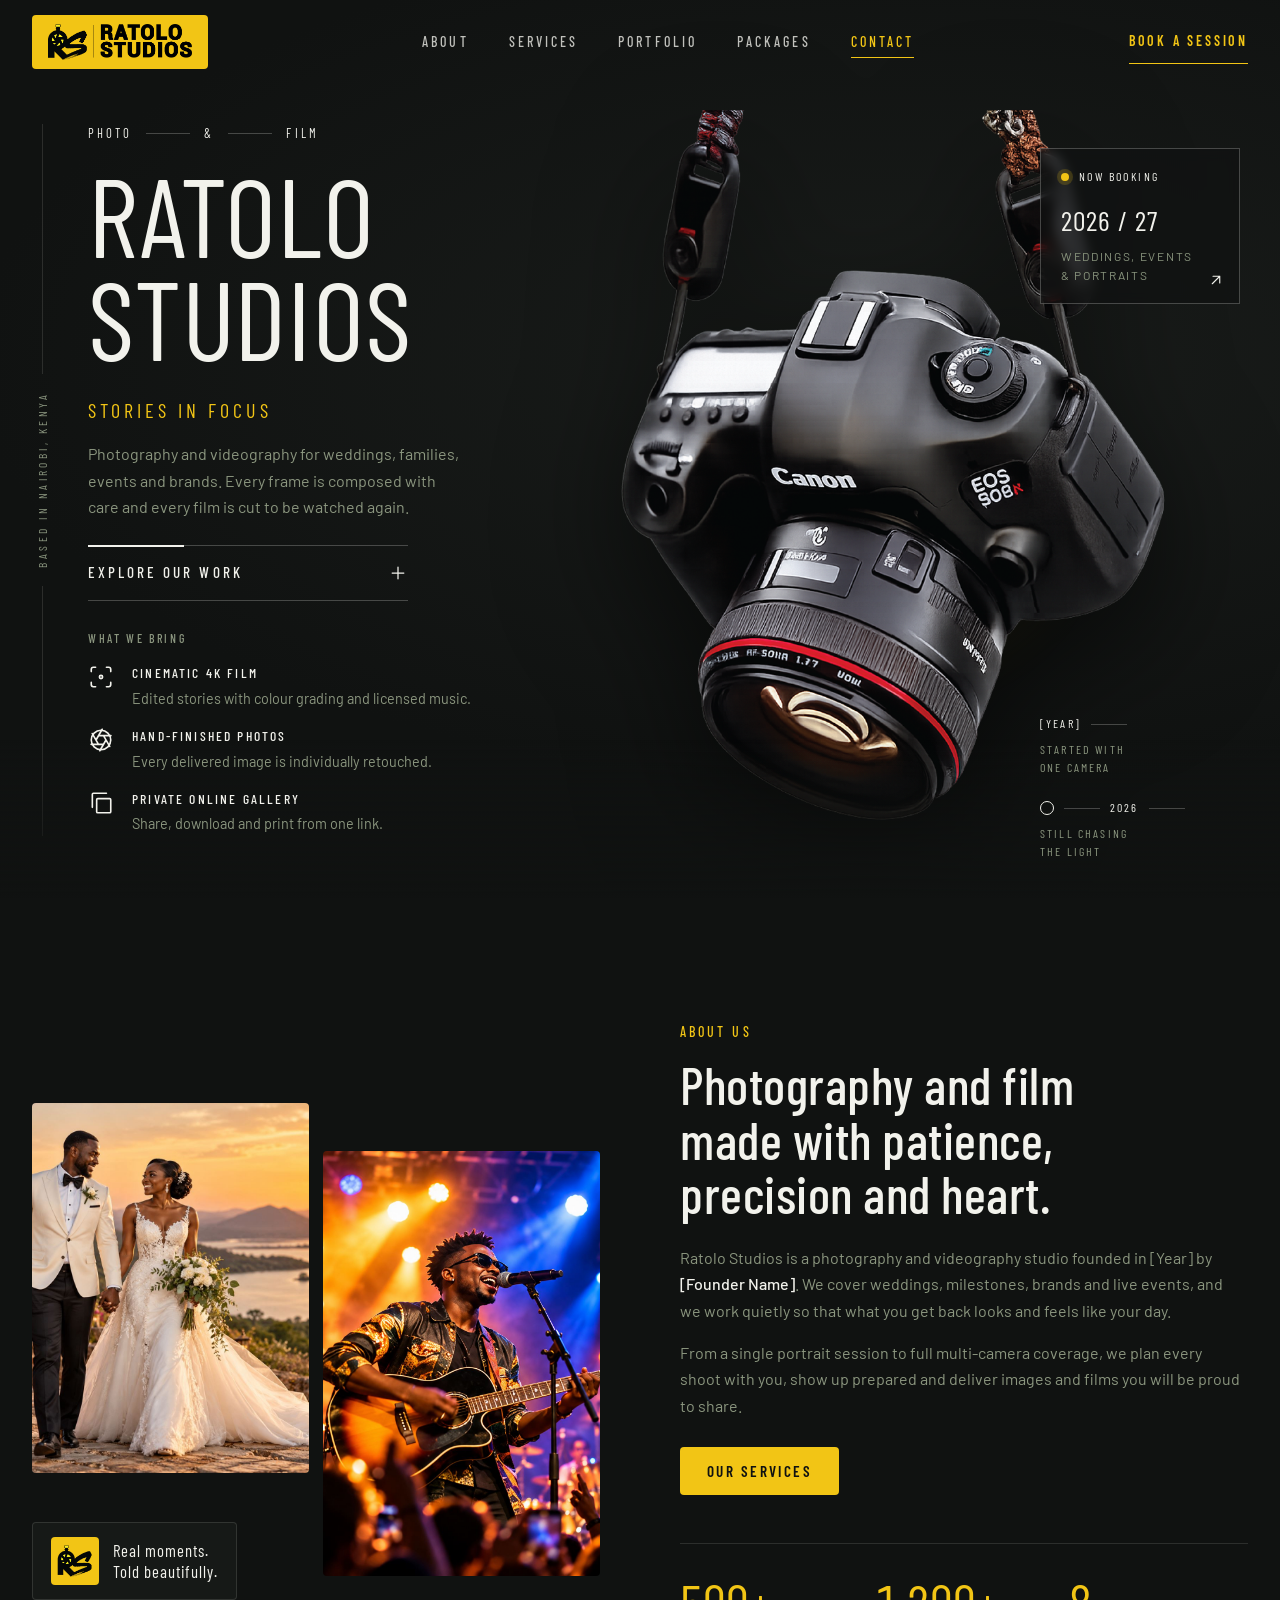
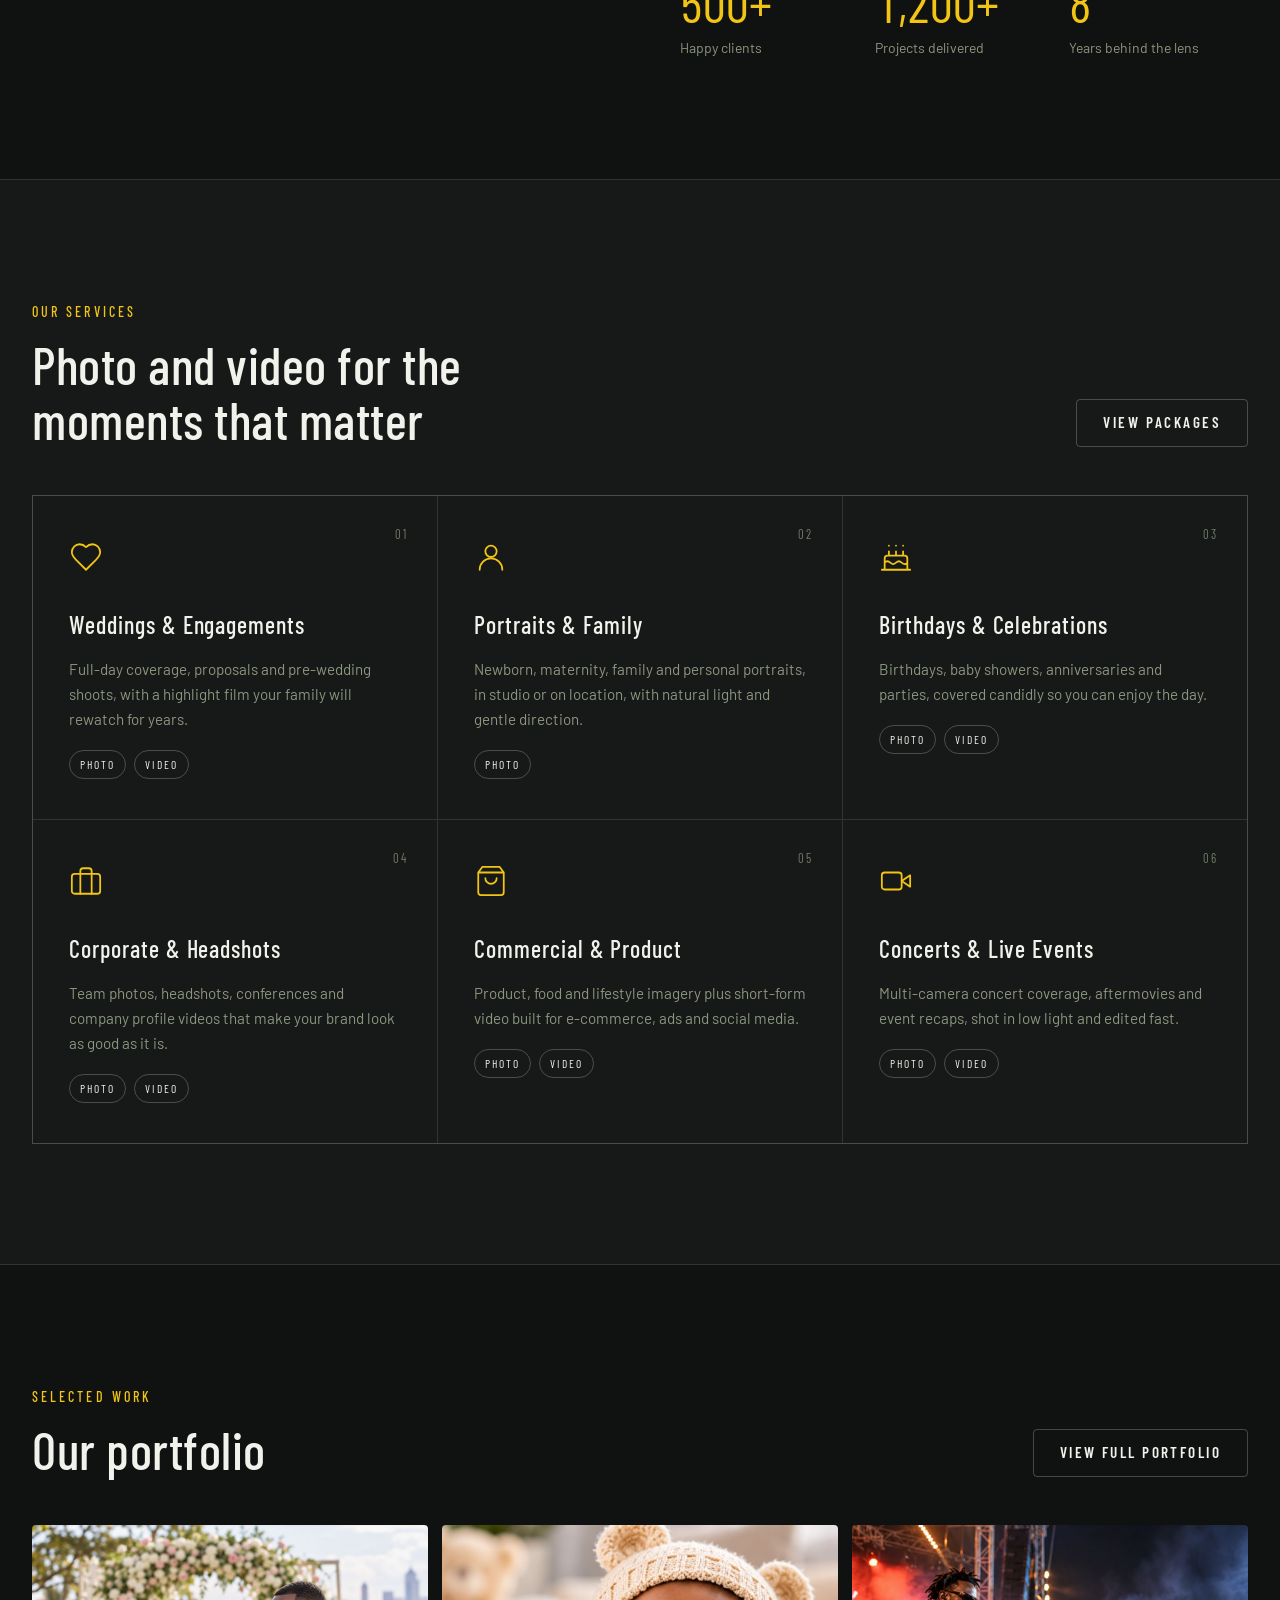
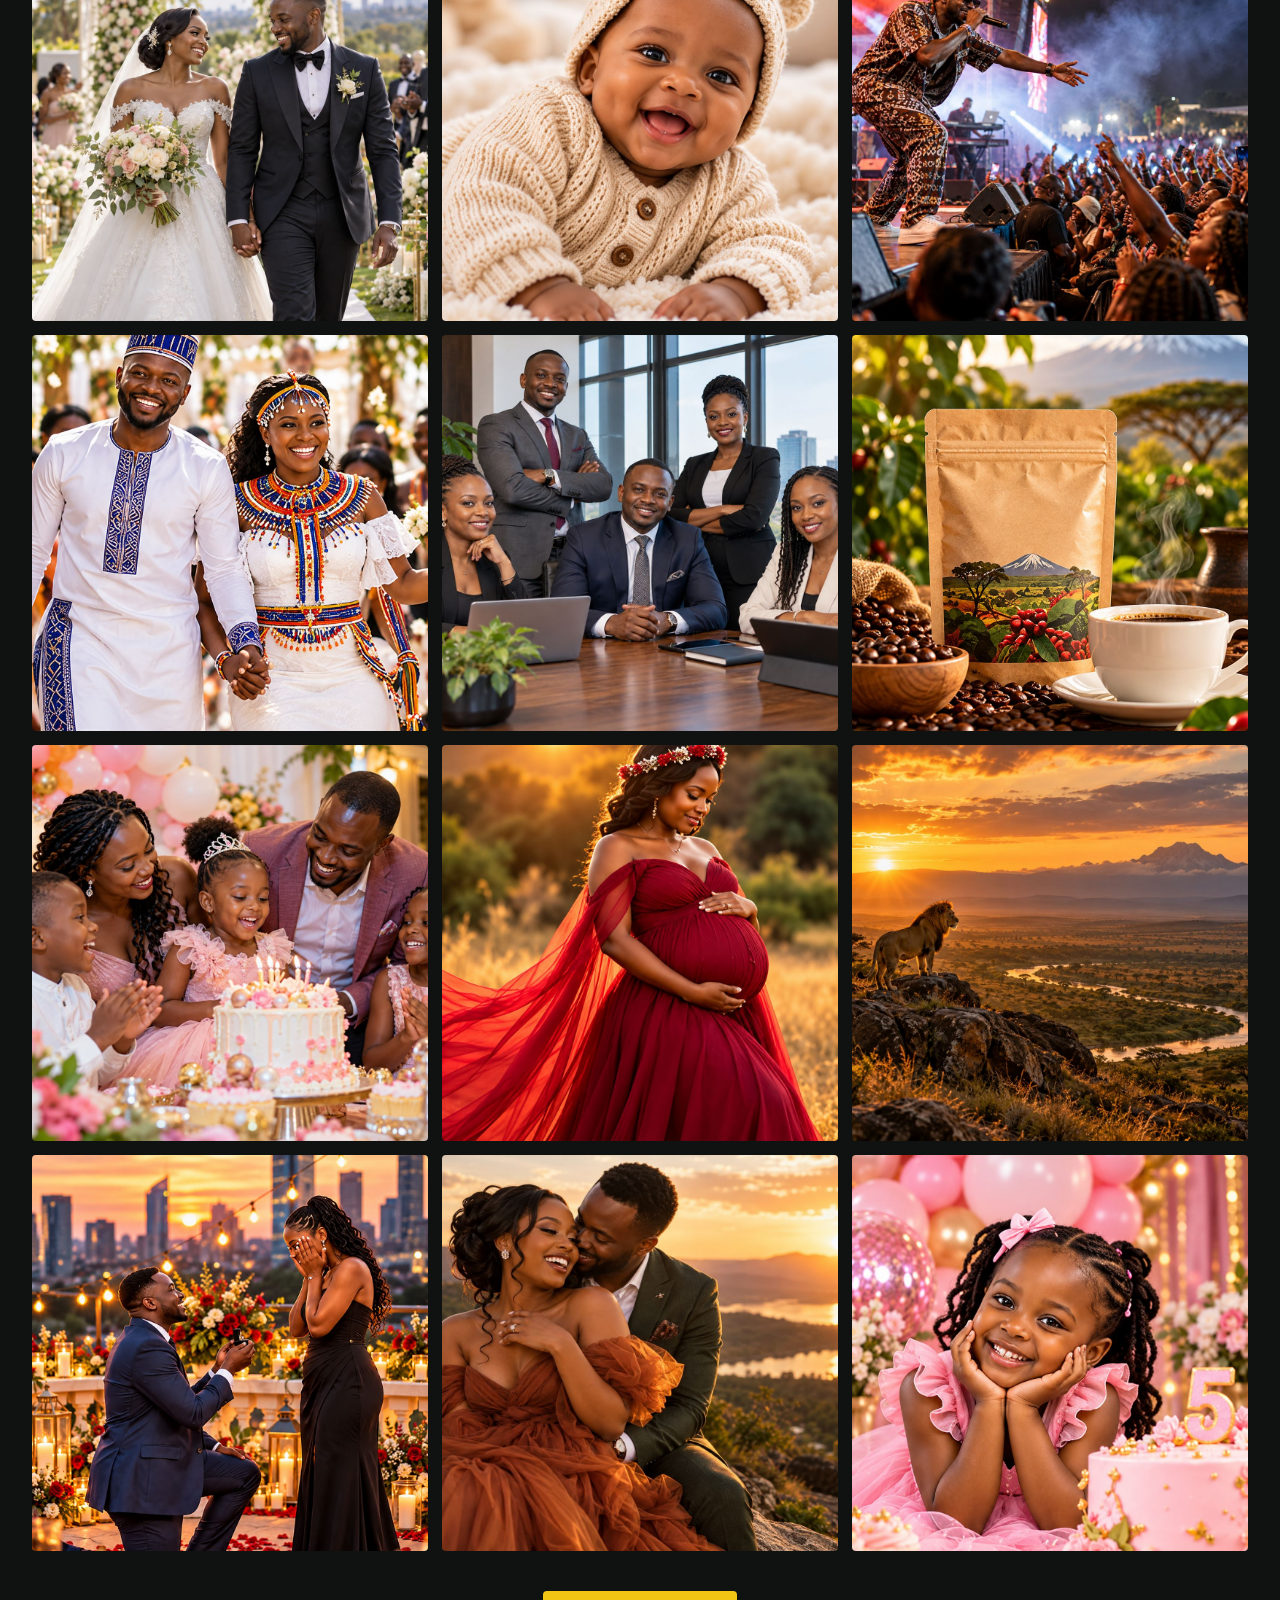
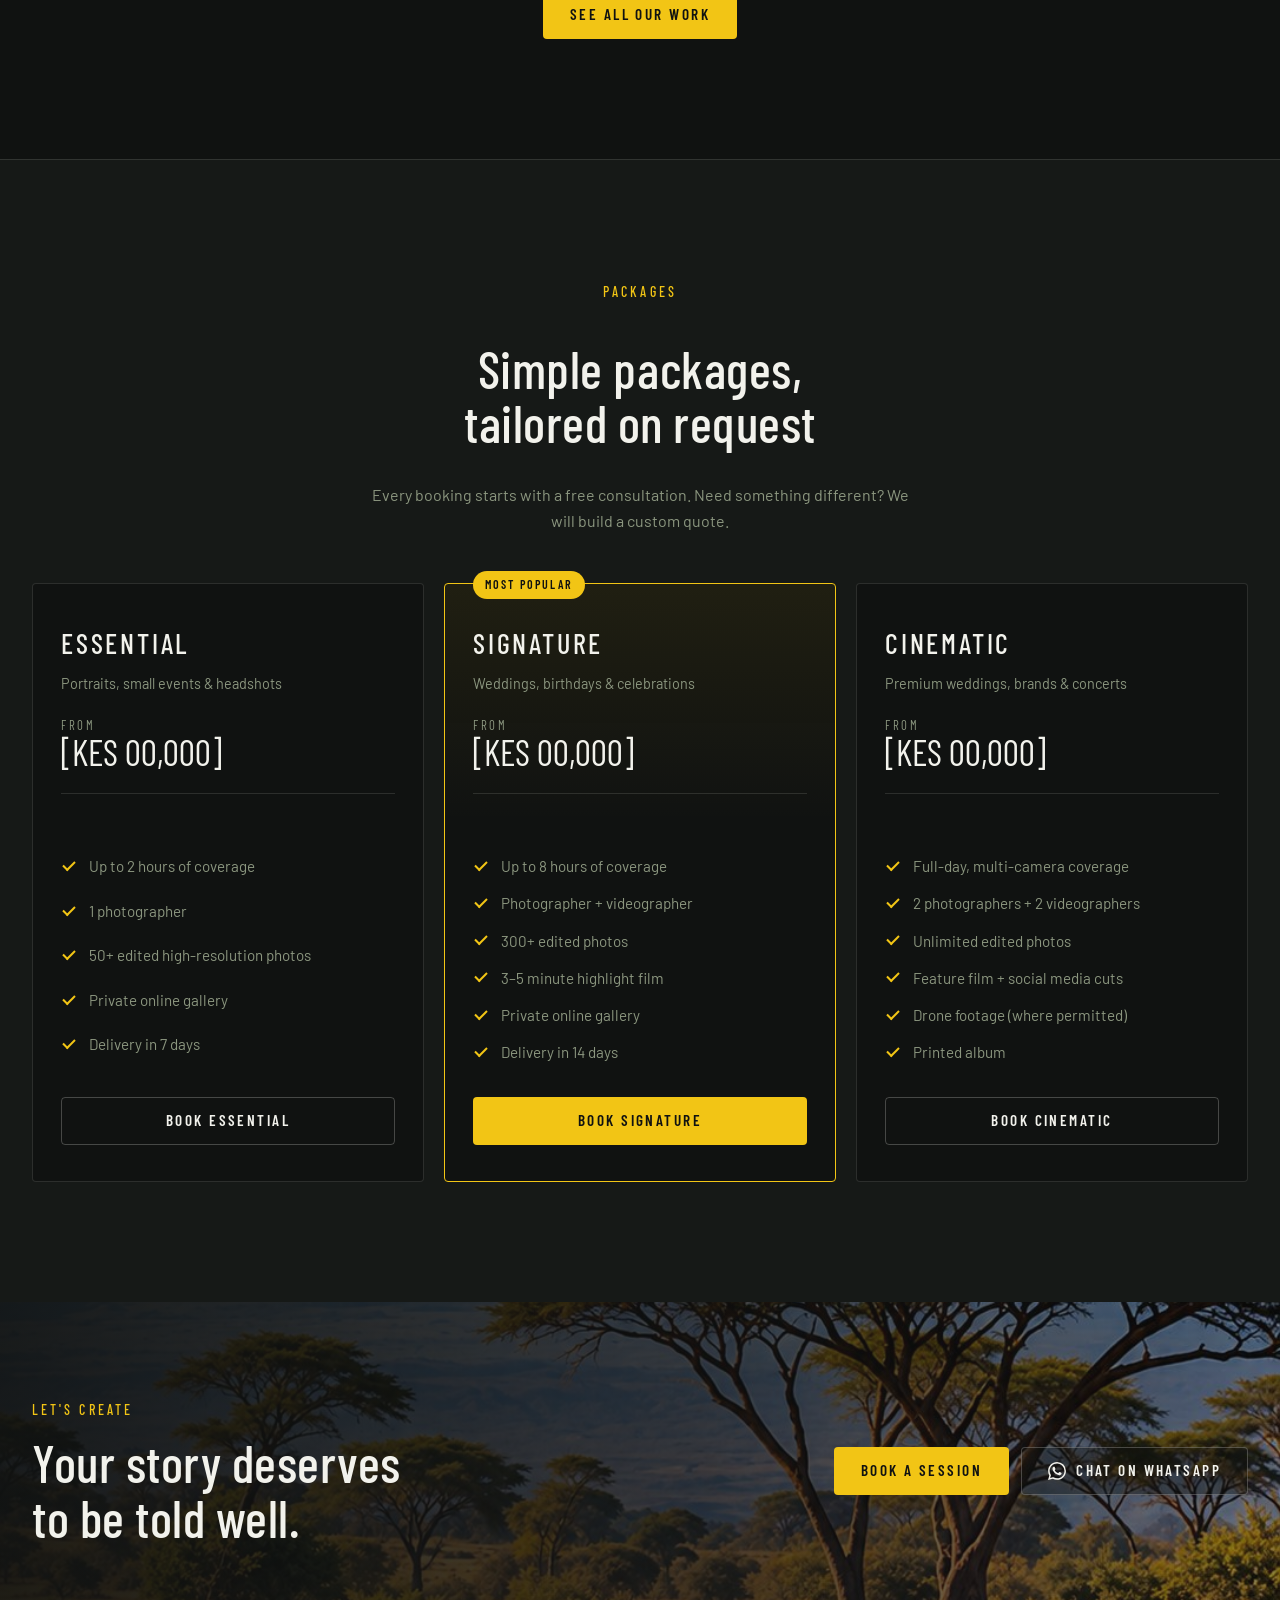
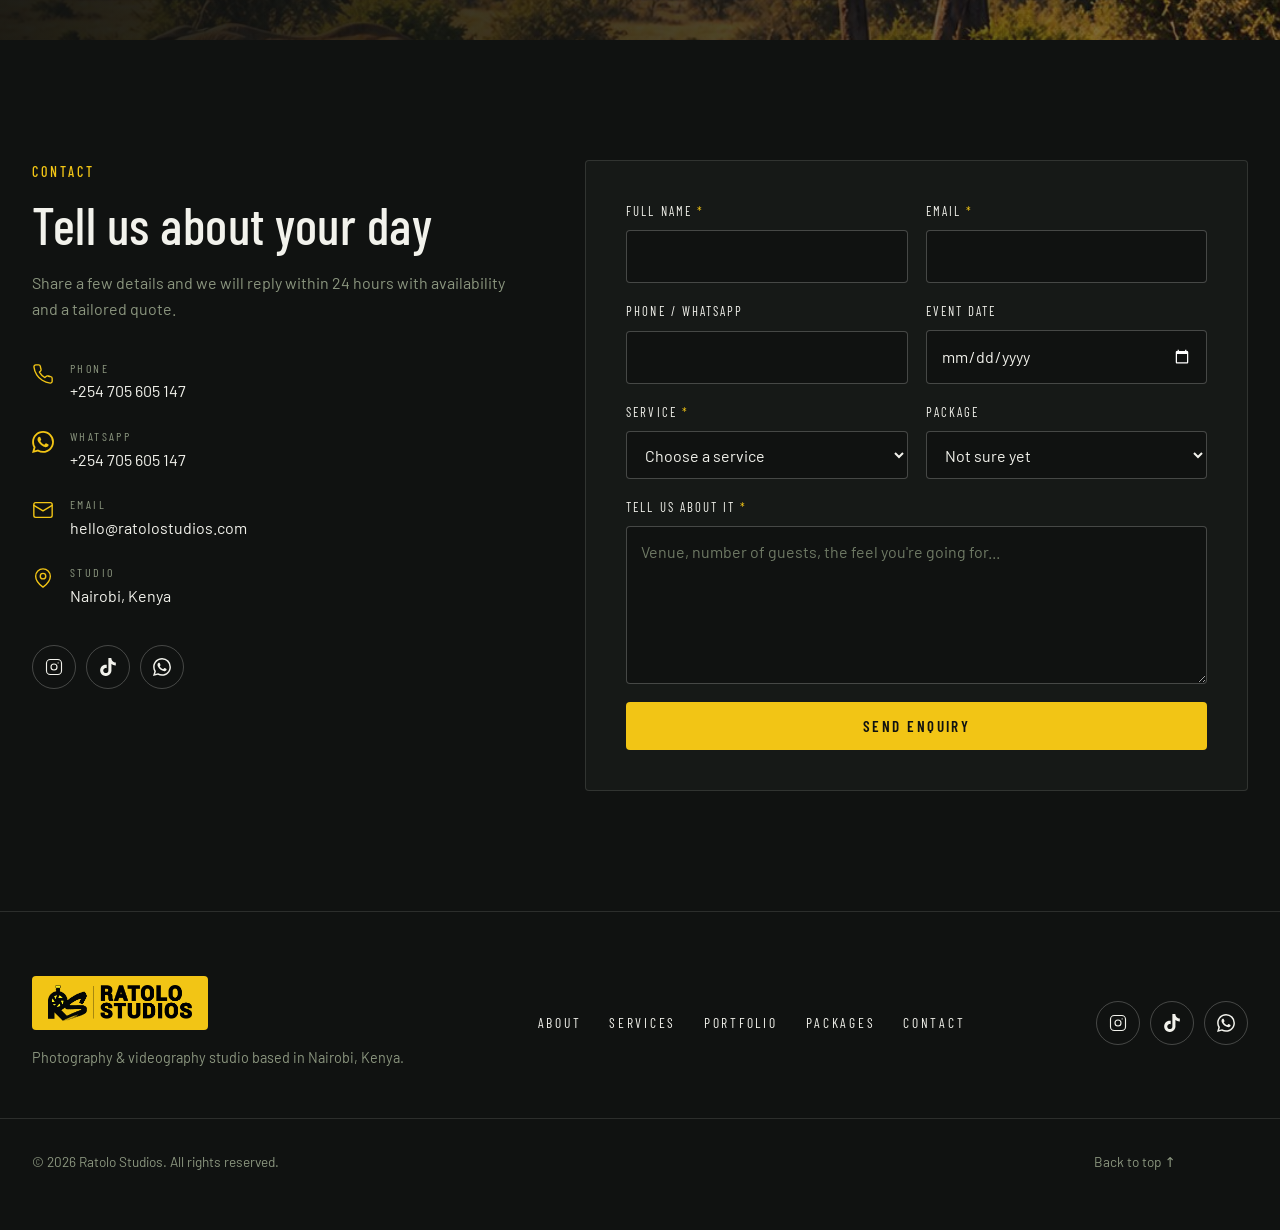
==== index.html @ 5e37927e "Add files via upload" ====
<!doctype html>
<html lang="en">
<head>
  <meta charset="utf-8">
  <meta name="viewport" content="width=device-width, initial-scale=1">
  <title>Ratolo Studios | Photography &amp; Videography</title>
  <meta name="description" content="Ratolo Studios: wedding, portrait, event, corporate and commercial photography and videography.">
  <meta name="theme-color" content="#101211">
  <link rel="icon" type="image/png" sizes="64x64" href="assets/img/favicon-64.png">
  <link rel="icon" type="image/png" sizes="32x32" href="assets/img/favicon-32.png">
  <link rel="apple-touch-icon" href="assets/img/apple-touch-icon.png">
  <link rel="preconnect" href="https://fonts.googleapis.com">
  <link rel="preconnect" href="https://fonts.gstatic.com" crossorigin>
  <link href="https://fonts.googleapis.com/css2?family=Barlow+Condensed:wght@400;500;600&family=Barlow:wght@400;500;600&display=swap" rel="stylesheet">
  <link rel="preload" as="image" href="assets/img/hero-camera.png" media="(min-width: 1024px)">
  <link rel="stylesheet" href="assets/css/styles.css">
  <script>document.documentElement.classList.add('js');</script>
</head>
<body>
  <a class="skip-link" href="#main">Skip to content</a>

  <!-- ============ HEADER ============ -->
  <header class="site-header" id="top">
    <div class="header-inner">
      <a href="#top" class="brand" aria-label="Ratolo Studios home">
        <img src="assets/img/logo-full.png" alt="Ratolo Studios" width="2250" height="564">
      </a>

      <nav class="primary-nav" id="primary-nav" aria-label="Main">
        <ul>
          <li><a href="#about">About</a></li>
          <li><a href="#services">Services</a></li>
          <li><a href="portfolio.html">Portfolio</a></li>
          <li><a href="#packages">Packages</a></li>
          <li><a href="#contact">Contact</a></li>
        </ul>
        <a href="#contact" class="btn btn-primary nav-cta">Book a session</a>
      </nav>

      <div class="header-actions">
        <a href="#contact" class="header-book">Book a session</a>
        <button class="menu-toggle" aria-controls="primary-nav" aria-expanded="false" aria-label="Open menu">
          <span class="dot-grid" aria-hidden="true"><i></i><i></i><i></i><i></i><i></i><i></i><i></i><i></i><i></i></span>
        </button>
      </div>
    </div>
  </header>

  <main id="main">
    <!-- ============ HERO ============ -->
    <section class="hero" aria-labelledby="hero-title">
      <div class="hero-rail" aria-hidden="true">
        <span class="rail-line"></span>
        <span class="rail-text">Based in <span data-fill="city">Nairobi, Kenya</span></span>
        <span class="rail-line"></span>
      </div>

      <div class="hero-visual" aria-hidden="true">
        <div class="hero-glow"></div>
        <div class="camera-rig">
          <div class="camera-swing">
            <img src="assets/img/hero-camera.png" alt="" class="hero-camera" width="1100" height="1100" fetchpriority="high">
            <span class="lens-glint"></span>
            <span class="lens-flash"></span>
          </div>
        </div>
      </div>

      <div class="container hero-grid">
        <div class="hero-copy">
          <div class="hero-counter">
            <span>Photo</span><span class="line"></span><span>&amp;</span><span class="line"></span><span>Film</span>
          </div>

          <h1 id="hero-title" class="hero-title">Ratolo<br>Studios</h1>
          <p class="hero-tagline">Stories in focus</p>
          <p class="hero-lede">
            Photography and videography for weddings, families, events and brands.
            Every frame is composed with care and every film is cut to be watched again.
          </p>

          <a href="portfolio.html" class="hero-explore">
            <span>Explore our work</span>
            <svg viewBox="0 0 24 24" aria-hidden="true"><path d="M12 5v14M5 12h14"/></svg>
          </a>

          <div class="hero-features">
            <p class="eyebrow-sm">What we bring</p>
            <ul>
              <li>
                <svg viewBox="0 0 24 24" aria-hidden="true"><path d="M3 7V5a2 2 0 0 1 2-2h2M17 3h2a2 2 0 0 1 2 2v2M21 17v2a2 2 0 0 1-2 2h-2M7 21H5a2 2 0 0 1-2-2v-2"/><circle cx="12" cy="12" r="1.5"/></svg>
                <div><strong>Cinematic 4K film</strong><span>Edited stories with colour grading and licensed music.</span></div>
              </li>
              <li>
                <svg viewBox="0 0 24 24" aria-hidden="true"><circle cx="12" cy="12" r="9"/><path d="M14.31 8 20.05 17.94M9.69 8h11.48M7.38 12l5.74-9.94M9.69 16 3.95 6.06M14.31 16H2.83M16.62 12l-5.74 9.94"/></svg>
                <div><strong>Hand-finished photos</strong><span>Every delivered image is individually retouched.</span></div>
              </li>
              <li>
                <svg viewBox="0 0 24 24" aria-hidden="true"><rect x="8" y="8" width="13" height="13" rx="1"/><path d="M4 16V4a1 1 0 0 1 1-1h12"/></svg>
                <div><strong>Private online gallery</strong><span>Share, download and print from one link.</span></div>
              </li>
            </ul>
          </div>
        </div>
      </div>

      <a href="#contact" class="hero-status">
        <span class="status-row"><span class="status-dot"></span>Now booking</span>
        <span class="status-big">2026 / 27</span>
        <span class="status-small">Weddings, events<br>&amp; portraits</span>
        <svg viewBox="0 0 24 24" aria-hidden="true"><path d="M7 17 17 7M8 7h9v9"/></svg>
      </a>

      <div class="hero-timeline" aria-hidden="true">
        <div class="tl-item"><span class="tl-year"><span data-fill="founded">[Year]</span> <i></i></span><span class="tl-text">Started with<br>one camera</span></div>
        <div class="tl-item"><span class="tl-year"><b class="tl-ring"></b><i></i> 2026 <i></i></span><span class="tl-text">Still chasing<br>the light</span></div>
      </div>
    </section>

    <!-- ============ ABOUT ============ -->
    <section class="section about" id="about" aria-labelledby="about-title">
      <div class="container about-grid">
        <div class="about-media reveal">
          <figure class="about-img about-img-a">
            <img src="assets/img/portfolio/work-02.jpg" alt="Bride and groom walking hand in hand at sunset above a lake" width="1400" height="1050" loading="lazy">
          </figure>
          <figure class="about-img about-img-b">
            <img src="assets/img/portfolio/work-17.jpg" alt="Musician performing on stage under concert lights" width="1086" height="1448" loading="lazy">
          </figure>
          <div class="about-badge">
            <img src="assets/img/apple-touch-icon.png" alt="" width="180" height="180" class="badge-mark">
            <p>Real moments.<br>Told beautifully.</p>
          </div>
        </div>

        <div class="about-copy reveal">
          <p class="eyebrow">About us</p>
          <h2 id="about-title" class="h2">Photography and film made with patience, precision and heart.</h2>
          <p>
            <!-- PLACEHOLDER: replace with your story -->
            Ratolo Studios is a photography and videography studio founded in <span data-fill="founded">[Year]</span> by
            <strong>[Founder Name]</strong>. We cover weddings, milestones, brands and live events, and we
            work quietly so that what you get back looks and feels like your day.
          </p>
          <p>
            From a single portrait session to full multi-camera coverage, we plan every shoot with you,
            show up prepared and deliver images and films you will be proud to share.
          </p>
          <a href="#services" class="btn btn-primary">Our services</a>

          <!-- PLACEHOLDER: update the numbers in data-count -->
          <dl class="stats">
            <div><dt>Happy clients</dt><dd><span data-count="500">500</span>+</dd></div>
            <div><dt>Projects delivered</dt><dd><span data-count="1200">1200</span>+</dd></div>
            <div><dt>Years behind the lens</dt><dd><span data-count="8">8</span></dd></div>
          </dl>
        </div>
      </div>
    </section>

    <!-- ============ SERVICES ============ -->
    <section class="section services" id="services" aria-labelledby="services-title">
      <div class="container">
        <div class="section-head reveal">
          <div>
            <p class="eyebrow">Our services</p>
            <h2 id="services-title" class="h2">Photo and video for the moments that matter</h2>
          </div>
          <a href="#packages" class="btn btn-ghost">View packages</a>
        </div>

        <ul class="service-grid">
          <li class="service-card reveal">
            <span class="service-num">01</span>
            <svg viewBox="0 0 24 24" aria-hidden="true"><path d="M19 14c1.49-1.46 3-3.21 3-5.5A5.5 5.5 0 0 0 16.5 3c-1.76 0-3 .5-4.5 2-1.5-1.5-2.74-2-4.5-2A5.5 5.5 0 0 0 2 8.5c0 2.3 1.5 4.05 3 5.5l7 7Z"/></svg>
            <h3>Weddings &amp; Engagements</h3>
            <p>Full-day coverage, proposals and pre-wedding shoots, with a highlight film your family will rewatch for years.</p>
            <p class="service-tags"><span>Photo</span><span>Video</span></p>
          </li>
          <li class="service-card reveal">
            <span class="service-num">02</span>
            <svg viewBox="0 0 24 24" aria-hidden="true"><circle cx="12" cy="8" r="4"/><path d="M4 21a8 8 0 0 1 16 0"/></svg>
            <h3>Portraits &amp; Family</h3>
            <p>Newborn, maternity, family and personal portraits, in studio or on location, with natural light and gentle direction.</p>
            <p class="service-tags"><span>Photo</span></p>
          </li>
          <li class="service-card reveal">
            <span class="service-num">03</span>
            <svg viewBox="0 0 24 24" aria-hidden="true"><path d="M20 21v-8a2 2 0 0 0-2-2H6a2 2 0 0 0-2 2v8M4 16s.5-1 2-1 2.5 2 4 2 2.5-2 4-2 2.5 2 4 2 2-1 2-1M2 21h20M7 8v3M12 8v3M17 8v3M7 4h.01M12 4h.01M17 4h.01"/></svg>
            <h3>Birthdays &amp; Celebrations</h3>
            <p>Birthdays, baby showers, anniversaries and parties, covered candidly so you can enjoy the day.</p>
            <p class="service-tags"><span>Photo</span><span>Video</span></p>
          </li>
          <li class="service-card reveal">
            <span class="service-num">04</span>
            <svg viewBox="0 0 24 24" aria-hidden="true"><rect x="2" y="7" width="20" height="14" rx="2"/><path d="M16 21V5a2 2 0 0 0-2-2h-4a2 2 0 0 0-2 2v16"/></svg>
            <h3>Corporate &amp; Headshots</h3>
            <p>Team photos, headshots, conferences and company profile videos that make your brand look as good as it is.</p>
            <p class="service-tags"><span>Photo</span><span>Video</span></p>
          </li>
          <li class="service-card reveal">
            <span class="service-num">05</span>
            <svg viewBox="0 0 24 24" aria-hidden="true"><path d="M6 2 3 6v14a2 2 0 0 0 2 2h14a2 2 0 0 0 2-2V6l-3-4ZM3 6h18M16 10a4 4 0 0 1-8 0"/></svg>
            <h3>Commercial &amp; Product</h3>
            <p>Product, food and lifestyle imagery plus short-form video built for e-commerce, ads and social media.</p>
            <p class="service-tags"><span>Photo</span><span>Video</span></p>
          </li>
          <li class="service-card reveal">
            <span class="service-num">06</span>
            <svg viewBox="0 0 24 24" aria-hidden="true"><path d="m22 8-6 4 6 4V8Z"/><rect x="2" y="6" width="14" height="12" rx="2"/></svg>
            <h3>Concerts &amp; Live Events</h3>
            <p>Multi-camera concert coverage, aftermovies and event recaps, shot in low light and edited fast.</p>
            <p class="service-tags"><span>Photo</span><span>Video</span></p>
          </li>
        </ul>
      </div>
    </section>

    <!-- ============ PORTFOLIO ============ -->
    <section class="section portfolio" id="portfolio" aria-labelledby="portfolio-title">
      <div class="container">
        <div class="section-head reveal">
          <div>
            <p class="eyebrow">Selected work</p>
            <h2 id="portfolio-title" class="h2">Our portfolio</h2>
          </div>
          <a href="portfolio.html" class="btn btn-ghost">View full portfolio</a>
        </div>

        <ul class="gallery gallery-grid">
          <li data-cat="weddings"><button class="tile"><img src="assets/img/portfolio/work-01.jpg" alt="Couple walking down a floral wedding aisle with a city skyline behind" width="1400" height="1050" loading="lazy"><span class="tile-cap">Weddings</span></button></li>
          <li data-cat="portraits"><button class="tile"><img src="assets/img/portfolio/work-12.jpg" alt="Smiling baby in a knitted bear hat lying on a soft blanket" width="1086" height="1448" loading="lazy"><span class="tile-cap">Portraits</span></button></li>
          <li data-cat="events"><button class="tile"><img src="assets/img/portfolio/work-09.jpg" alt="Performer on a concert stage above a cheering crowd" width="1400" height="1050" loading="lazy"><span class="tile-cap">Events</span></button></li>
          <li data-cat="weddings"><button class="tile"><img src="assets/img/portfolio/work-18.jpg" alt="Couple in traditional wedding attire walking hand in hand" width="1086" height="1448" loading="lazy"><span class="tile-cap">Weddings</span></button></li>
          <li data-cat="corporate"><button class="tile"><img src="assets/img/portfolio/work-06.jpg" alt="Corporate team portrait in a modern boardroom" width="1400" height="1050" loading="lazy"><span class="tile-cap">Corporate</span></button></li>
          <li data-cat="commercial"><button class="tile"><img src="assets/img/portfolio/work-11.jpg" alt="Coffee pouch product shot with beans, cup and mountain backdrop" width="1086" height="1448" loading="lazy"><span class="tile-cap">Commercial</span></button></li>
          <li data-cat="events"><button class="tile"><img src="assets/img/portfolio/work-03.jpg" alt="Family celebrating a little girl's birthday around a pink cake" width="1400" height="1050" loading="lazy"><span class="tile-cap">Events</span></button></li>
          <li data-cat="portraits"><button class="tile"><img src="assets/img/portfolio/work-15.jpg" alt="Maternity portrait in a flowing red gown at golden hour" width="1086" height="1448" loading="lazy"><span class="tile-cap">Portraits</span></button></li>
          <li data-cat="nature"><button class="tile"><img src="assets/img/portfolio/work-07.jpg" alt="Lion overlooking a winding river valley at sunset" width="1400" height="1050" loading="lazy"><span class="tile-cap">Nature</span></button></li>
          <li data-cat="weddings"><button class="tile"><img src="assets/img/portfolio/work-16.jpg" alt="Rooftop proposal at dusk surrounded by candles and roses" width="1086" height="1448" loading="lazy"><span class="tile-cap">Weddings</span></button></li>
          <li data-cat="weddings"><button class="tile"><img src="assets/img/portfolio/work-08.jpg" alt="Engaged couple embracing at sunset on a hillside" width="1400" height="1050" loading="lazy"><span class="tile-cap">Weddings</span></button></li>
          <li data-cat="portraits"><button class="tile"><img src="assets/img/portfolio/work-10.jpg" alt="Girl smiling beside her fifth birthday cake with pink balloons" width="1086" height="1448" loading="lazy"><span class="tile-cap">Portraits</span></button></li>
        </ul>
        <div class="gallery-more reveal"><a href="portfolio.html" class="btn btn-primary">See all our work</a></div>
      </div>
    </section>

    <!-- ============ PACKAGES ============ -->
    <!-- PLACEHOLDER: replace package names, prices and inclusions -->
    <section class="section packages" id="packages" aria-labelledby="packages-title">
      <div class="container">
        <div class="section-head section-head-center reveal">
          <p class="eyebrow">Packages</p>
          <h2 id="packages-title" class="h2">Simple packages, tailored on request</h2>
          <p class="section-sub">Every booking starts with a free consultation. Need something different? We will build a custom quote.</p>
        </div>

        <div class="package-grid">
          <article class="package reveal">
            <h3>Essential</h3>
            <p class="package-for">Portraits, small events &amp; headshots</p>
            <p class="price"><span class="from">From</span> [KES 00,000]</p>
            <ul class="checks">
              <li>Up to 2 hours of coverage</li>
              <li>1 photographer</li>
              <li>50+ edited high-resolution photos</li>
              <li>Private online gallery</li>
              <li>Delivery in 7 days</li>
            </ul>
            <a href="#contact" class="btn btn-ghost" data-package="Essential">Book Essential</a>
          </article>

          <article class="package package-featured reveal">
            <span class="badge">Most popular</span>
            <h3>Signature</h3>
            <p class="package-for">Weddings, birthdays &amp; celebrations</p>
            <p class="price"><span class="from">From</span> [KES 00,000]</p>
            <ul class="checks">
              <li>Up to 8 hours of coverage</li>
              <li>Photographer + videographer</li>
              <li>300+ edited photos</li>
              <li>3–5 minute highlight film</li>
              <li>Private online gallery</li>
              <li>Delivery in 14 days</li>
            </ul>
            <a href="#contact" class="btn btn-primary" data-package="Signature">Book Signature</a>
          </article>

          <article class="package reveal">
            <h3>Cinematic</h3>
            <p class="package-for">Premium weddings, brands &amp; concerts</p>
            <p class="price"><span class="from">From</span> [KES 00,000]</p>
            <ul class="checks">
              <li>Full-day, multi-camera coverage</li>
              <li>2 photographers + 2 videographers</li>
              <li>Unlimited edited photos</li>
              <li>Feature film + social media cuts</li>
              <li>Drone footage (where permitted)</li>
              <li>Printed album</li>
            </ul>
            <a href="#contact" class="btn btn-ghost" data-package="Cinematic">Book Cinematic</a>
          </article>
        </div>
      </div>
    </section>

    <!-- ============ CTA BAND ============ -->
    <section class="cta-band" aria-labelledby="cta-title">
      <img src="assets/img/portfolio/work-14.jpg" alt="" class="cta-bg" loading="lazy" width="1086" height="1448">
      <div class="container cta-inner reveal">
        <div>
          <p class="eyebrow">Let's create</p>
          <h2 id="cta-title" class="h2">Your story deserves to be told well.</h2>
        </div>
        <div class="cta-actions">
          <a href="#contact" class="btn btn-primary">Book a session</a>
          <a href="#" class="btn btn-ghost" data-link="whatsapp" target="_blank" rel="noopener">
            <svg viewBox="0 0 24 24" class="icon-fill" aria-hidden="true"><use href="#i-whatsapp"/></svg>Chat on WhatsApp
          </a>
        </div>
      </div>
    </section>

    <!-- ============ CONTACT ============ -->
    <section class="section contact" id="contact" aria-labelledby="contact-title">
      <div class="container contact-grid">
        <div class="contact-info reveal">
          <p class="eyebrow">Contact</p>
          <h2 id="contact-title" class="h2">Tell us about your day</h2>
          <p>Share a few details and we will reply within 24 hours with availability and a tailored quote.</p>

          <ul class="contact-list">
            <li>
              <svg viewBox="0 0 24 24" aria-hidden="true"><path d="M22 16.92v3a2 2 0 0 1-2.18 2 19.79 19.79 0 0 1-8.63-3.07 19.5 19.5 0 0 1-6-6 19.79 19.79 0 0 1-3.07-8.67A2 2 0 0 1 4.11 2h3a2 2 0 0 1 2 1.72c.13.96.36 1.9.7 2.81a2 2 0 0 1-.45 2.11L8.09 9.91a16 16 0 0 0 6 6l1.27-1.27a2 2 0 0 1 2.11-.45c.91.34 1.85.57 2.81.7A2 2 0 0 1 22 16.92Z"/></svg>
              <div><span class="label">Phone</span><a href="#" data-link="phone" data-fill="phone">+254 705 605 147</a></div>
            </li>
            <li>
              <svg viewBox="0 0 24 24" class="icon-fill" aria-hidden="true"><use href="#i-whatsapp"/></svg>
              <div><span class="label">WhatsApp</span><a href="#" data-link="whatsapp" data-fill="whatsappLabel" target="_blank" rel="noopener">+254 705 605 147</a></div>
            </li>
            <li>
              <svg viewBox="0 0 24 24" aria-hidden="true"><rect x="2" y="4" width="20" height="16" rx="2"/><path d="m22 7-10 6L2 7"/></svg>
              <div><span class="label">Email</span><a href="#" data-link="email" data-fill="email">[hello@ratolostudios.com]</a></div>
            </li>
            <li>
              <svg viewBox="0 0 24 24" aria-hidden="true"><path d="M20 10c0 6-8 12-8 12s-8-6-8-12a8 8 0 0 1 16 0Z"/><circle cx="12" cy="10" r="3"/></svg>
              <div><span class="label">Studio</span><span data-fill="location">Nairobi, Kenya</span></div>
            </li>
          </ul>

          <div class="socials">
            <a href="#" data-link="instagram" target="_blank" rel="noopener" aria-label="Instagram">
              <svg viewBox="0 0 24 24" aria-hidden="true"><rect x="2" y="2" width="20" height="20" rx="5"/><circle cx="12" cy="12" r="4"/><path d="M17.5 6.5h.01"/></svg>
            </a>
            <a href="#" data-link="tiktok" target="_blank" rel="noopener" aria-label="TikTok">
              <svg viewBox="0 0 24 24" class="icon-fill" aria-hidden="true"><use href="#i-tiktok"/></svg>
            </a>
            <a href="#" data-link="whatsapp" target="_blank" rel="noopener" aria-label="WhatsApp">
              <svg viewBox="0 0 24 24" class="icon-fill" aria-hidden="true"><use href="#i-whatsapp"/></svg>
            </a>
          </div>
        </div>

        <form class="contact-form reveal" id="contact-form" novalidate>
          <div class="form-row">
            <div class="field">
              <label for="f-name">Full name <span aria-hidden="true">*</span></label>
              <input id="f-name" name="name" type="text" autocomplete="name" required aria-describedby="f-name-err">
              <p class="field-error" id="f-name-err"></p>
            </div>
            <div class="field">
              <label for="f-email">Email <span aria-hidden="true">*</span></label>
              <input id="f-email" name="email" type="email" autocomplete="email" required aria-describedby="f-email-err">
              <p class="field-error" id="f-email-err"></p>
            </div>
          </div>
          <div class="form-row">
            <div class="field">
              <label for="f-phone">Phone / WhatsApp</label>
              <input id="f-phone" name="phone" type="tel" autocomplete="tel">
            </div>
            <div class="field">
              <label for="f-date">Event date</label>
              <input id="f-date" name="date" type="date">
            </div>
          </div>
          <div class="form-row">
            <div class="field">
              <label for="f-service">Service <span aria-hidden="true">*</span></label>
              <select id="f-service" name="service" required aria-describedby="f-service-err">
                <option value="">Choose a service</option>
                <option>Weddings &amp; Engagements</option>
                <option>Portraits &amp; Family</option>
                <option>Birthdays &amp; Celebrations</option>
                <option>Corporate &amp; Headshots</option>
                <option>Commercial &amp; Product</option>
                <option>Concerts &amp; Live Events</option>
                <option>Other</option>
              </select>
              <p class="field-error" id="f-service-err"></p>
            </div>
            <div class="field">
              <label for="f-package">Package</label>
              <select id="f-package" name="package">
                <option value="">Not sure yet</option>
                <option>Essential</option>
                <option>Signature</option>
                <option>Cinematic</option>
                <option>Custom quote</option>
              </select>
            </div>
          </div>
          <div class="field">
            <label for="f-message">Tell us about it <span aria-hidden="true">*</span></label>
            <textarea id="f-message" name="message" rows="5" required aria-describedby="f-message-err" placeholder="Venue, number of guests, the feel you're going for..."></textarea>
            <p class="field-error" id="f-message-err"></p>
          </div>
          <button type="submit" class="btn btn-primary btn-block">
            <span class="btn-label">Send enquiry</span>
          </button>
          <p class="form-status" role="status" aria-live="polite"></p>
        </form>
      </div>
    </section>
  </main>

  <!-- ============ FOOTER ============ -->
  <footer class="site-footer">
    <div class="container footer-grid">
      <div class="footer-brand">
        <a href="index.html" class="brand" aria-label="Ratolo Studios home"><img src="assets/img/logo-full.png" alt="Ratolo Studios" width="2250" height="564" loading="lazy"></a>
        <p>Photography &amp; videography studio based in <span data-fill="city">Nairobi, Kenya</span>.</p>
      </div>
      <nav aria-label="Footer">
        <ul class="footer-links">
          <li><a href="#about">About</a></li>
          <li><a href="#services">Services</a></li>
          <li><a href="portfolio.html">Portfolio</a></li>
          <li><a href="#packages">Packages</a></li>
          <li><a href="#contact">Contact</a></li>
        </ul>
      </nav>
      <div class="socials">
        <a href="#" data-link="instagram" target="_blank" rel="noopener" aria-label="Instagram">
          <svg viewBox="0 0 24 24" aria-hidden="true"><rect x="2" y="2" width="20" height="20" rx="5"/><circle cx="12" cy="12" r="4"/><path d="M17.5 6.5h.01"/></svg>
        </a>
        <a href="#" data-link="tiktok" target="_blank" rel="noopener" aria-label="TikTok">
          <svg viewBox="0 0 24 24" class="icon-fill" aria-hidden="true"><use href="#i-tiktok"/></svg>
        </a>
        <a href="#" data-link="whatsapp" target="_blank" rel="noopener" aria-label="WhatsApp">
          <svg viewBox="0 0 24 24" class="icon-fill" aria-hidden="true"><use href="#i-whatsapp"/></svg>
        </a>
      </div>
    </div>
    <div class="container footer-bottom">
      <p>&copy; <span id="year">2026</span> Ratolo Studios. All rights reserved.</p>
      <a href="#top">Back to top &uarr;</a>
    </div>
  </footer>

  <!-- Floating WhatsApp -->
  <a href="#" class="wa-float" data-link="whatsapp" target="_blank" rel="noopener" aria-label="Chat with us on WhatsApp">
    <svg viewBox="0 0 24 24" class="icon-fill" aria-hidden="true"><use href="#i-whatsapp"/></svg>
  </a>

  <!-- Lightbox -->
  <dialog class="lightbox" id="lightbox" aria-label="Image viewer">
    <button class="lb-btn lb-close" aria-label="Close"><svg viewBox="0 0 24 24" aria-hidden="true"><path d="M18 6 6 18M6 6l12 12"/></svg></button>
    <button class="lb-btn lb-prev" aria-label="Previous image"><svg viewBox="0 0 24 24" aria-hidden="true"><path d="m15 18-6-6 6-6"/></svg></button>
    <figure>
      <img src="" alt="">
      <figcaption><span class="lb-cat"></span><span class="lb-count"></span></figcaption>
    </figure>
    <button class="lb-btn lb-next" aria-label="Next image"><svg viewBox="0 0 24 24" aria-hidden="true"><path d="m9 18 6-6-6-6"/></svg></button>
  </dialog>

  <!-- Brand icon sprites -->
  <svg width="0" height="0" style="position:absolute" aria-hidden="true">
    <symbol id="i-whatsapp" viewBox="0 0 24 24"><path d="M17.472 14.382c-.297-.149-1.758-.867-2.03-.967-.273-.099-.471-.148-.67.15-.197.297-.767.966-.94 1.164-.173.199-.347.223-.644.075-.297-.15-1.255-.463-2.39-1.475-.883-.788-1.48-1.761-1.653-2.059-.173-.297-.018-.458.13-.606.134-.133.298-.347.446-.52.149-.174.198-.298.298-.497.099-.198.05-.371-.025-.52-.075-.149-.669-1.612-.916-2.207-.242-.579-.487-.5-.669-.51-.173-.008-.371-.01-.57-.01-.198 0-.52.074-.792.372-.272.297-1.04 1.016-1.04 2.479 0 1.462 1.065 2.875 1.213 3.074.149.198 2.096 3.2 5.077 4.487.709.306 1.262.489 1.694.625.712.227 1.36.195 1.871.118.571-.085 1.758-.719 2.006-1.413.248-.694.248-1.289.173-1.413-.074-.124-.272-.198-.57-.347m-5.421 7.403h-.004a9.87 9.87 0 0 1-5.031-1.378l-.361-.214-3.741.982.998-3.648-.235-.374a9.86 9.86 0 0 1-1.51-5.26c.001-5.45 4.436-9.884 9.888-9.884 2.64 0 5.122 1.03 6.988 2.898a9.825 9.825 0 0 1 2.893 6.994c-.003 5.45-4.437 9.884-9.885 9.884m8.413-18.297A11.815 11.815 0 0 0 12.05 0C5.495 0 .16 5.335.157 11.892c0 2.096.547 4.142 1.588 5.945L.057 24l6.305-1.654a11.882 11.882 0 0 0 5.683 1.448h.005c6.554 0 11.89-5.335 11.893-11.893a11.821 11.821 0 0 0-3.48-8.413z"/></symbol>
    <symbol id="i-tiktok" viewBox="0 0 24 24"><path d="M12.525.02c1.31-.02 2.61-.01 3.91-.02.08 1.53.63 3.09 1.75 4.17 1.12 1.11 2.7 1.62 4.24 1.79v4.03c-1.44-.05-2.89-.35-4.2-.97-.57-.26-1.1-.59-1.62-.93-.01 2.92.01 5.84-.02 8.75-.08 1.4-.54 2.79-1.35 3.94-1.31 1.92-3.58 3.17-5.91 3.21-1.43.08-2.86-.31-4.08-1.03-2.02-1.19-3.44-3.37-3.65-5.71-.02-.5-.03-1-.01-1.49.18-1.9 1.12-3.72 2.58-4.96 1.66-1.44 3.98-2.13 6.15-1.72.02 1.48-.04 2.96-.04 4.44-.99-.32-2.15-.23-3.02.37-.63.41-1.11 1.04-1.36 1.75-.21.51-.15 1.07-.14 1.61.24 1.64 1.82 3.02 3.5 2.87 1.12-.01 2.19-.66 2.77-1.61.19-.33.4-.67.41-1.06.1-1.79.06-3.57.07-5.36.01-4.03-.01-8.05.02-12.07z"/></symbol>
  </svg>

  <script src="assets/js/main.js" defer></script>
</body>
</html>
---- assets/css/styles.css ----
/* =========================================================
   Ratolo Studios — styles
   Brand: yellow (actions), near-black (body), sage (text)
   ========================================================= */
:root {
  /* Brand */
  --yellow: #f2c515;
  --yellow-hover: #ffd633;
  --black: #101211;
  --sage: #8b967f;          /* brand sage, nudged lighter for 4.5:1 body contrast */
  --sage-dim: #6f7a65;

  /* Semantic */
  --bg: var(--black);
  --surface: #161917;
  --surface-2: #1c201d;
  --line: rgba(242, 242, 236, 0.12);
  --line-strong: rgba(242, 242, 236, 0.24);
  --heading: #f2f2ec;
  --text: var(--sage);
  --on-yellow: #101211;

  /* Type */
  --font-display: "Barlow Condensed", "Arial Narrow", sans-serif;
  --font-body: "Barlow", system-ui, sans-serif;

  /* Layout */
  --container: 1280px;
  --gutter: 16px;
  --header-h: 72px;
  --section-y: 88px;
  --radius: 4px;
  color-scheme: dark;

  /* Motion */
  --ease-out: cubic-bezier(0.22, 1, 0.36, 1);
  --dur-fast: 180ms;
  --dur: 320ms;
  --dur-slow: 700ms;

  /* Z-index scale */
  --z-header: 40;
  --z-float: 50;
  --z-menu: 60;
}

@media (min-width: 768px) {
  :root { --gutter: 32px; --section-y: 120px; --header-h: 84px; }
}

/* ---------- Base ---------- */
*, *::before, *::after { box-sizing: border-box; }
html { scroll-behavior: smooth; scroll-padding-top: var(--header-h); -webkit-text-size-adjust: 100%; }
body {
  margin: 0;
  background: var(--bg);
  color: var(--text);
  font-family: var(--font-body);
  font-size: 1rem;
  line-height: 1.65;
  -webkit-font-smoothing: antialiased;
  overflow-x: hidden;
}
img { display: block; max-width: 100%; height: auto; }
a { color: inherit; text-decoration: none; }
button { font: inherit; color: inherit; background: none; border: 0; padding: 0; cursor: pointer; }
ul { list-style: none; margin: 0; padding: 0; }
h1, h2, h3 { color: var(--heading); margin: 0; font-weight: 500; }
p { margin: 0 0 1em; }
svg { width: 24px; height: 24px; flex: none; fill: none; stroke: currentColor; stroke-width: 1.5; stroke-linecap: round; stroke-linejoin: round; }
svg.icon-fill { fill: currentColor; stroke: none; }
::selection { background: var(--yellow); color: var(--on-yellow); }

:focus-visible { outline: 2px solid var(--yellow); outline-offset: 3px; }

.sr-only { position: absolute; width: 1px; height: 1px; overflow: hidden; clip: rect(0 0 0 0); white-space: nowrap; }
.skip-link {
  position: absolute; left: 16px; top: -60px; z-index: 100;
  background: var(--yellow); color: var(--on-yellow); padding: 10px 16px; font-weight: 600;
}
.skip-link:focus { top: 12px; }

.container { width: 100%; max-width: var(--container); margin: 0 auto; padding: 0 var(--gutter); }
.section { padding: var(--section-y) 0; }

/* ---------- Type helpers ---------- */
.eyebrow, .eyebrow-sm {
  font-family: var(--font-display);
  text-transform: uppercase;
  letter-spacing: 0.22em;
  color: var(--yellow);
  font-size: 0.875rem;
  font-weight: 500;
  margin-bottom: 14px;
}
.eyebrow-sm { color: var(--sage); font-size: 0.75rem; }
.h2 {
  font-family: var(--font-display);
  font-size: clamp(2rem, 4.4vw, 3.25rem);
  line-height: 1.05;
  letter-spacing: 0.01em;
  text-wrap: balance;
}

/* ---------- Buttons ---------- */
.btn {
  display: inline-flex; align-items: center; justify-content: center; gap: 10px;
  min-height: 48px; padding: 0 26px;
  font-family: var(--font-display); font-size: 0.95rem; font-weight: 600;
  text-transform: uppercase; letter-spacing: 0.16em;
  border: 1px solid transparent; border-radius: var(--radius);
  transition: background-color var(--dur-fast), color var(--dur-fast), border-color var(--dur-fast), transform var(--dur-fast);
  cursor: pointer; touch-action: manipulation;
}
.btn svg { width: 18px; height: 18px; }
.btn:active { transform: scale(0.97); }
.btn-primary { background: var(--yellow); color: var(--on-yellow); }
.btn-primary:hover { background: var(--yellow-hover); }
.btn-ghost { border-color: var(--line-strong); color: var(--heading); }
.btn-ghost:hover { border-color: var(--yellow); color: var(--yellow); }
.btn-block { width: 100%; }
.btn[disabled] { opacity: 0.5; cursor: progress; }

/* ---------- Header ---------- */
.site-header {
  position: fixed; inset: 0 0 auto 0; z-index: var(--z-header);
  height: var(--header-h);
  transition: background-color var(--dur), border-color var(--dur);
  border-bottom: 1px solid transparent;
}
.site-header.is-scrolled {
  background: rgba(16, 18, 17, 0.86);
  backdrop-filter: blur(12px); -webkit-backdrop-filter: blur(12px);
  border-bottom-color: var(--line);
}
.header-inner {
  height: 100%; max-width: 1440px; margin: 0 auto; padding: 0 var(--gutter);
  display: flex; align-items: center; justify-content: space-between; gap: 24px;
}
/* Original logo on a brand-yellow plate */
.brand {
  display: inline-flex; align-items: center;
  background: var(--yellow); padding: 8px 14px; border-radius: var(--radius);
  transition: background-color var(--dur-fast);
}
.brand:hover { background: var(--yellow-hover); }
.brand img { height: 30px; width: auto; }
@media (min-width: 768px) { .brand { padding: 9px 16px; } .brand img { height: 36px; } }

.primary-nav ul { display: flex; gap: 40px; }
.primary-nav a:not(.btn) {
  font-family: var(--font-display); font-size: 0.875rem; font-weight: 500;
  text-transform: uppercase; letter-spacing: 0.22em; color: var(--heading);
  opacity: 0.78; transition: opacity var(--dur-fast), color var(--dur-fast);
  position: relative; padding: 8px 0;
}
.primary-nav a:not(.btn):hover, .primary-nav a.is-active { opacity: 1; color: var(--yellow); }
.primary-nav a.is-active::after {
  content: ""; position: absolute; left: 0; right: 0; bottom: 0; height: 1px; background: var(--yellow);
}
.nav-cta { display: none; }

.header-actions { display: flex; align-items: center; gap: 20px; }
.header-book {
  font-family: var(--font-display); font-size: 0.875rem; font-weight: 600;
  text-transform: uppercase; letter-spacing: 0.2em; color: var(--yellow);
  padding: 10px 0; border-bottom: 1px solid currentColor;
}
.menu-toggle { width: 44px; height: 44px; display: none; place-items: center; }
.dot-grid { display: grid; grid-template-columns: repeat(3, 4px); gap: 5px; }
.dot-grid i { width: 4px; height: 4px; border-radius: 50%; background: var(--heading); transition: background-color var(--dur-fast); }
.menu-toggle:hover .dot-grid i { background: var(--yellow); }

@media (max-width: 1023px) {
  .menu-toggle { display: grid; }
  .header-book { display: none; }
  /* Glass dropdown that floats over the page; the page underneath stays where it is */
  .primary-nav {
    position: fixed; z-index: var(--z-menu);
    top: calc(var(--header-h) + 4px); left: var(--gutter); right: var(--gutter);
    max-height: calc(100dvh - var(--header-h) - 20px); overflow-y: auto;
    display: flex; flex-direction: column; gap: 20px;
    padding: 16px 22px 22px;
    background: rgba(22, 25, 23, 0.55);
    backdrop-filter: blur(22px) saturate(140%); -webkit-backdrop-filter: blur(22px) saturate(140%);
    border: 1px solid var(--line-strong); border-radius: 12px;
    box-shadow: 0 24px 60px rgba(0, 0, 0, 0.5);
    opacity: 0; visibility: hidden; transform: translateY(-8px) scale(0.98); transform-origin: top right;
    transition: opacity var(--dur) var(--ease-out), transform var(--dur) var(--ease-out), visibility 0s linear var(--dur);
  }
  .primary-nav.is-open { opacity: 1; visibility: visible; transform: none; transition-delay: 0s; }
  .primary-nav ul { flex-direction: column; gap: 0; }
  .primary-nav li + li { border-top: 1px solid var(--line); }
  .primary-nav a:not(.btn) { display: block; font-size: 1.35rem; letter-spacing: 0.12em; padding: 12px 0; opacity: 1; }
  .primary-nav a.is-active::after { display: none; }
  .nav-cta { display: inline-flex; }
  .menu-toggle[aria-expanded="true"] .dot-grid i { background: var(--yellow); }
  @media (min-width: 600px) { .primary-nav { left: auto; width: 340px; } }
}

/* ---------- Hero ---------- */
.hero {
  position: relative;
  min-height: 100svh;
  padding: calc(var(--header-h) + 24px) 0 56px;
  overflow: hidden;
  isolation: isolate;
  background:
    radial-gradient(120% 80% at 70% 40%, #1a1d1b 0%, var(--bg) 60%);
}
/* The hanging camera is a desktop-only feature */
@media (max-width: 1023px) { .hero-visual { display: none; } }
.hero-glow {
  position: absolute; inset: 10% 15%;
  background: radial-gradient(closest-side, rgba(242, 197, 21, 0.16), transparent 70%);
  filter: blur(10px); z-index: -1;
}
/* Camera rig: square box so the lens effects line up with the lens in the image */
.camera-rig { position: relative; height: 100%; aspect-ratio: 1 / 1; max-width: 100%; margin: 0 auto; }
.camera-swing {
  position: relative; width: 100%; height: 100%;
  transform-origin: 50% 0;               /* pivots from the strap, like it's hanging */
  animation: swing 7s ease-in-out infinite;
}
.hero-camera {
  width: 100%; height: 100%; object-fit: contain;
  filter: drop-shadow(0 40px 60px rgba(0, 0, 0, 0.6));
}
@keyframes swing {
  0%, 100% { transform: rotate(-1.6deg) translateY(0); }
  50%      { transform: rotate(1.6deg) translateY(6px); }
}

/* Light sweeping across the lens glass */
.lens-glint, .lens-flash {
  position: absolute; left: 41.6%; top: 79%;
  width: 30%; aspect-ratio: 1 / 1; border-radius: 50%;
  transform: translate(-50%, -50%);
  pointer-events: none; mix-blend-mode: screen;
}
.lens-glint { overflow: hidden; }
.lens-glint::before {
  content: ""; position: absolute; inset: -20%;
  background: linear-gradient(115deg, transparent 38%, rgba(255, 255, 255, 0.55) 48%, rgba(242, 197, 21, 0.35) 52%, transparent 62%);
  transform: translateX(-110%);
  animation: glint 8s var(--ease-out) 1.8s infinite;
}
@keyframes glint {
  0%   { transform: translateX(-110%); }
  14%  { transform: translateX(110%); }
  100% { transform: translateX(110%); }
}

/* Shutter flash: a quick burst from the lens */
.lens-flash {
  width: 46%; opacity: 0;
  background: radial-gradient(circle, rgba(255, 255, 255, 0.95) 0%, rgba(255, 244, 200, 0.6) 16%, rgba(242, 197, 21, 0.22) 38%, transparent 68%);
  animation: flash 8s ease-out 1.4s infinite;
}
@keyframes flash {
  0%, 100% { opacity: 0; transform: translate(-50%, -50%) scale(0.3); }
  2%       { opacity: 1; transform: translate(-50%, -50%) scale(1.15); }
  9%       { opacity: 0; transform: translate(-50%, -50%) scale(1.9); }
}
/* Ambient glow brightens with each flash */
.hero-glow { animation: glow 8s ease-out 1.4s infinite; }
@keyframes glow {
  0%, 100% { opacity: 0.7; }
  3%       { opacity: 1.6; }
  18%      { opacity: 0.7; }
}
.hero-grid { position: relative; z-index: 2; }
.hero-copy { max-width: 460px; }

.hero-counter {
  display: flex; align-items: center; gap: 14px;
  font-family: var(--font-display); font-size: 0.8rem; letter-spacing: 0.24em; text-transform: uppercase;
  color: var(--heading); opacity: 0.8; margin-bottom: 18px;
}
.hero-counter .line { width: 44px; height: 1px; background: var(--line-strong); }

.hero-title {
  font-family: var(--font-display);
  font-weight: 400;
  font-size: clamp(3.75rem, 13vw, 7rem);
  line-height: 0.92;
  letter-spacing: 0.01em;
  text-transform: uppercase;
}
.hero-tagline {
  font-family: var(--font-display); text-transform: uppercase; letter-spacing: 0.2em;
  color: var(--yellow); font-size: 1.25rem; margin: 26px 0 14px;
}
.hero-lede { max-width: 380px; }

.hero-explore {
  display: flex; align-items: center; justify-content: space-between;
  max-width: 320px; min-height: 56px; margin: 28px 0 40px;
  border-top: 1px solid var(--line-strong); border-bottom: 1px solid var(--line-strong);
  font-family: var(--font-display); text-transform: uppercase; letter-spacing: 0.2em;
  font-size: 0.95rem; font-weight: 500; color: var(--heading);
  position: relative;
}
.hero-explore::before {
  content: ""; position: absolute; left: 0; top: -1px; height: 2px; width: 30%;
  background: var(--heading); transition: width var(--dur-slow) var(--ease-out), background-color var(--dur);
}
.hero-explore:hover::before { width: 100%; background: var(--yellow); }
.hero-explore svg { width: 20px; height: 20px; transition: transform var(--dur) var(--ease-out); }
.hero-explore:hover svg { transform: rotate(90deg); color: var(--yellow); }

.hero-features ul { display: grid; gap: 20px; }
.hero-features li { display: flex; gap: 18px; align-items: flex-start; }
.hero-features svg { width: 26px; height: 26px; color: var(--heading); margin-top: 2px; }
.hero-features strong {
  display: block; font-family: var(--font-display); font-weight: 500; text-transform: uppercase;
  letter-spacing: 0.16em; font-size: 0.85rem; color: var(--heading);
}
.hero-features span { font-size: 0.9rem; }

.hero-rail, .hero-timeline { display: none; }

.hero-status {
  display: grid; gap: 4px; position: relative;
  margin: 40px var(--gutter) 0; padding: 18px 20px;
  border: 1px solid var(--line-strong);
  background: rgba(16, 18, 17, 0.6); backdrop-filter: blur(6px);
  max-width: 220px;
  transition: border-color var(--dur-fast);
}
.hero-status:hover { border-color: var(--yellow); }
.status-row { display: flex; align-items: center; gap: 10px; font-family: var(--font-display); text-transform: uppercase; letter-spacing: 0.2em; font-size: 0.75rem; color: var(--heading); }
.status-dot { width: 8px; height: 8px; border-radius: 50%; background: var(--yellow); box-shadow: 0 0 0 4px rgba(242, 197, 21, 0.18); }
.status-big { font-family: var(--font-display); font-size: 1.75rem; color: var(--heading); letter-spacing: 0.04em; margin-top: 6px; }
.status-small { font-size: 0.75rem; text-transform: uppercase; letter-spacing: 0.14em; line-height: 1.6; }
.hero-status svg { position: absolute; right: 14px; bottom: 14px; width: 18px; height: 18px; color: var(--heading); }

@media (min-width: 1024px) {
  .hero { display: flex; align-items: center; padding-bottom: 48px; }
  .hero-explore { margin: 24px 0 28px; }
  .hero-features ul { gap: 14px; }
  .hero-visual {
    position: absolute; z-index: 0; margin: 0;
    top: calc(var(--header-h) - 8px); right: 2%; bottom: 40px; width: 56%; height: auto; max-height: none;
  }
  .hero::after {
    content: ""; position: absolute; inset: auto 0 0 0; height: 160px; z-index: 1; pointer-events: none;
    background: linear-gradient(to top, var(--bg), transparent);
  }
  .hero-glow { inset: 25% 10% 10% 15%; }
  .hero-grid { padding-left: calc(var(--gutter) + 56px); }
  .hero-copy { max-width: 420px; }

  .hero-rail {
    display: flex; flex-direction: column; align-items: center; gap: 18px;
    position: absolute; left: var(--gutter); top: calc(var(--header-h) + 40px); bottom: 64px; width: 20px;
  }
  .rail-line { flex: 1; width: 1px; background: var(--line); }
  .rail-text {
    writing-mode: vertical-rl; transform: rotate(180deg);
    font-family: var(--font-display); text-transform: uppercase; letter-spacing: 0.3em; font-size: 0.72rem;
    white-space: nowrap;
  }

  .hero-status { position: absolute; right: calc(var(--gutter) + 8px); top: calc(var(--header-h) + 64px); margin: 0; width: 200px; }

  .hero-timeline {
    display: flex; flex-direction: column; gap: 22px;
    position: absolute; z-index: 2; right: calc(var(--gutter) + 8px); bottom: 40px; width: 200px;
    font-family: var(--font-display); text-transform: uppercase; letter-spacing: 0.18em; font-size: 0.75rem;
  }
  .tl-item { display: grid; gap: 6px; }
  .tl-year { display: flex; align-items: center; gap: 10px; color: var(--heading); }
  .tl-year i { display: inline-block; width: 36px; height: 1px; background: var(--line-strong); }
  .tl-ring { width: 14px; height: 14px; border-radius: 50%; border: 1px solid var(--heading); }
  .tl-text { line-height: 1.5; }
}
@media (min-width: 1400px) {
  .hero-copy { max-width: 460px; }
}

/* Hero entrance */
.js .hero-copy > *, .js .camera-rig, .js .hero-status {
  opacity: 0; transform: translateY(18px);
  animation: rise 900ms var(--ease-out) forwards;
}
/* Camera drops in on its strap */
.js .camera-rig { transform: translateY(-60px); animation: drop 1400ms cubic-bezier(0.34, 1.4, 0.64, 1) forwards; }
@keyframes drop { to { opacity: 1; transform: none; } }
.js .hero-copy > :nth-child(2) { animation-delay: 80ms; }
.js .hero-copy > :nth-child(3) { animation-delay: 160ms; }
.js .hero-copy > :nth-child(4) { animation-delay: 220ms; }
.js .hero-copy > :nth-child(5) { animation-delay: 280ms; }
.js .hero-copy > :nth-child(6) { animation-delay: 340ms; }
.js .hero-status { animation-delay: 500ms; }
@keyframes rise { to { opacity: 1; transform: none; } }

/* ---------- Scroll reveal ---------- */
.js .reveal { opacity: 0; transform: translateY(24px); transition: opacity var(--dur-slow) var(--ease-out), transform var(--dur-slow) var(--ease-out); }
.js .reveal.is-visible { opacity: 1; transform: none; }

/* ---------- Section heads ---------- */
.section-head { display: flex; flex-wrap: wrap; align-items: flex-end; justify-content: space-between; gap: 24px; margin-bottom: 48px; }
.section-head .h2 { max-width: 640px; }
.section-head-center { flex-direction: column; align-items: center; text-align: center; }
.section-sub { max-width: 560px; margin: 8px auto 0; }

/* ---------- About ---------- */
.about { background: var(--bg); }
.about-grid { display: grid; gap: 56px; }
.about-media { display: grid; grid-template-columns: 1fr 1fr; gap: 14px; align-items: start; position: relative; }
.about-img { margin: 0; overflow: hidden; border-radius: var(--radius); }
.about-img img { width: 100%; height: 100%; object-fit: cover; transition: transform 1.2s var(--ease-out); }
.about-img:hover img { transform: scale(1.04); }
.about-img-a { aspect-ratio: 3 / 4; }
.about-img-b { aspect-ratio: 3 / 4.6; margin-top: 48px; }
.about-badge {
  position: absolute; left: 0; bottom: -24px;
  display: flex; align-items: center; gap: 14px;
  background: var(--surface); border: 1px solid var(--line);
  padding: 14px 18px; border-radius: var(--radius);
  max-width: 260px;
}
.about-badge img { width: 48px; height: auto; border-radius: var(--radius); }
.about-badge p { margin: 0; color: var(--heading); font-family: var(--font-display); letter-spacing: 0.06em; font-size: 1.05rem; line-height: 1.25; }

.about-copy .h2 { margin-bottom: 24px; }
.about-copy p { max-width: 560px; }
.about-copy strong { color: var(--heading); font-weight: 500; }
.about-copy .btn { margin-top: 12px; }

.stats { display: grid; grid-template-columns: repeat(3, 1fr); gap: 16px; margin: 48px 0 0; padding-top: 32px; border-top: 1px solid var(--line); }
.stats div { display: flex; flex-direction: column-reverse; }
.stats dd { margin: 0; font-family: var(--font-display); font-size: clamp(2.25rem, 5vw, 3.25rem); color: var(--yellow); line-height: 1; font-variant-numeric: tabular-nums; }
.stats dt { font-size: 0.875rem; margin-top: 8px; }

@media (min-width: 900px) {
  .about-grid { grid-template-columns: 1fr 1fr; gap: 80px; align-items: center; }
}

/* ---------- Services ---------- */
.services { background: var(--surface); border-top: 1px solid var(--line); border-bottom: 1px solid var(--line); }
.service-grid { display: grid; gap: 1px; background: var(--line); border: 1px solid var(--line); }
.service-card {
  position: relative; background: var(--surface);
  padding: 36px 28px 32px;
  transition: background-color var(--dur);
}
.service-card::after {
  content: ""; position: absolute; left: 0; top: 0; height: 2px; width: 0; background: var(--yellow);
  transition: width var(--dur-slow) var(--ease-out);
}
.service-card:hover { background: var(--surface-2); }
.service-card:hover::after { width: 100%; }
.service-card > svg { width: 34px; height: 34px; color: var(--yellow); margin-bottom: 24px; stroke-width: 1.25; }
.service-num { position: absolute; top: 28px; right: 28px; font-family: var(--font-display); letter-spacing: 0.2em; font-size: 0.8rem; color: var(--sage-dim); }
.service-card h3 { font-family: var(--font-display); font-size: 1.5rem; letter-spacing: 0.04em; margin-bottom: 12px; }
.service-card p { font-size: 0.95rem; }
.service-tags { display: flex; gap: 8px; margin: 18px 0 0; }
.service-tags span {
  font-family: var(--font-display); font-size: 0.72rem; letter-spacing: 0.18em; text-transform: uppercase;
  padding: 4px 10px; border: 1px solid var(--line-strong); border-radius: 999px; color: var(--heading);
}
@media (min-width: 640px) { .service-grid { grid-template-columns: repeat(2, 1fr); } }
@media (min-width: 1024px) { .service-grid { grid-template-columns: repeat(3, 1fr); } .service-card { padding: 44px 36px 40px; } }

/* ---------- Portfolio ---------- */
.filters { display: flex; flex-wrap: wrap; justify-content: center; gap: 10px; margin-bottom: 40px; }
.chip {
  min-height: 40px; padding: 0 18px; border-radius: 999px;
  border: 1px solid var(--line-strong);
  font-family: var(--font-display); font-size: 0.85rem; letter-spacing: 0.16em; text-transform: uppercase;
  color: var(--heading);
  transition: background-color var(--dur-fast), color var(--dur-fast), border-color var(--dur-fast);
}
.chip:hover { border-color: var(--yellow); color: var(--yellow); }
.chip.is-active { background: var(--yellow); border-color: var(--yellow); color: var(--on-yellow); }

.gallery { columns: 2; column-gap: 10px; }
.gallery li { break-inside: avoid; margin-bottom: 10px; }
.gallery li[hidden] { display: none; }
.tile { position: relative; display: block; width: 100%; overflow: hidden; border-radius: var(--radius); }
.tile img { width: 100%; transition: transform 1s var(--ease-out), filter var(--dur); }
.tile::after {
  content: ""; position: absolute; inset: 0;
  background: linear-gradient(to top, rgba(16, 18, 17, 0.85), transparent 45%);
  opacity: 0; transition: opacity var(--dur);
}
.tile-cap {
  position: absolute; left: 16px; bottom: 14px; z-index: 1;
  font-family: var(--font-display); letter-spacing: 0.2em; text-transform: uppercase; font-size: 0.8rem; color: var(--heading);
  opacity: 0; transform: translateY(8px); transition: opacity var(--dur), transform var(--dur) var(--ease-out);
}
.tile-cap::before { content: ""; display: inline-block; width: 18px; height: 1px; background: var(--yellow); vertical-align: middle; margin-right: 10px; }
.tile:hover img, .tile:focus-visible img { transform: scale(1.04); }
.tile:hover::after, .tile:focus-visible::after, .tile:hover .tile-cap, .tile:focus-visible .tile-cap { opacity: 1; transform: none; }
@media (min-width: 900px) { .gallery { columns: 3; column-gap: 14px; } .gallery li { margin-bottom: 14px; } }
@media (hover: none) { .tile::after, .tile-cap { opacity: 1; transform: none; } }

/* Homepage preview: an even grid, 3 across x 4 rows on desktop */
.gallery-grid { columns: auto; display: grid; grid-template-columns: repeat(2, 1fr); gap: 10px; }
.gallery-grid li { margin: 0; }
.gallery-grid .tile { aspect-ratio: 1 / 1; }
.gallery-grid .tile img { height: 100%; object-fit: cover; }
@media (min-width: 900px) { .gallery-grid { grid-template-columns: repeat(3, 1fr); gap: 14px; } }
.gallery-more { display: flex; justify-content: center; margin-top: 40px; }

/* ---------- Portfolio page ---------- */
.page-hero {
  position: relative; overflow: hidden; isolation: isolate;
  padding: calc(var(--header-h) + 64px) 0 56px;
  border-bottom: 1px solid var(--line);
  background: radial-gradient(90% 120% at 80% 0%, #1a1d1b 0%, var(--bg) 65%);
}
.crumbs { display: flex; gap: 10px; font-family: var(--font-display); text-transform: uppercase; letter-spacing: 0.2em; font-size: 0.8rem; margin-bottom: 20px; }
.crumbs a { color: var(--heading); }
.crumbs a:hover { color: var(--yellow); }
.page-title {
  font-family: var(--font-display); font-weight: 400; text-transform: uppercase;
  font-size: clamp(3rem, 10vw, 6rem); line-height: 0.95; letter-spacing: 0.01em; margin-bottom: 20px;
}
.page-hero .lede { max-width: 560px; margin: 0; }
.page-meta { display: flex; flex-wrap: wrap; gap: 8px 32px; margin-top: 32px; font-family: var(--font-display); text-transform: uppercase; letter-spacing: 0.18em; font-size: 0.8rem; }
.page-meta b { color: var(--yellow); font-weight: 500; font-size: 1.5rem; letter-spacing: 0.04em; margin-right: 8px; vertical-align: -2px; }
.portfolio-page { padding-top: 56px; }

/* Lightbox */
.lightbox {
  width: 100vw; height: 100dvh; max-width: none; max-height: none; margin: 0; padding: 0; border: 0;
  background: rgba(10, 11, 10, 0.96); color: var(--heading);
}
.lightbox[open] { display: grid; grid-template-columns: 64px 1fr 64px; align-items: center; animation: fade var(--dur) var(--ease-out); }
.lightbox::backdrop { background: transparent; }
.lightbox figure { margin: 0; grid-column: 2; display: grid; gap: 12px; justify-items: center; }
.lightbox img { max-height: calc(100dvh - 120px); width: auto; object-fit: contain; border-radius: var(--radius); }
.lightbox figcaption { display: flex; gap: 20px; font-family: var(--font-display); letter-spacing: 0.2em; text-transform: uppercase; font-size: 0.8rem; }
.lb-cat { color: var(--yellow); }
.lb-btn { width: 48px; height: 48px; display: grid; place-items: center; border-radius: 50%; border: 1px solid var(--line-strong); transition: border-color var(--dur-fast), color var(--dur-fast); justify-self: center; }
.lb-btn:hover { border-color: var(--yellow); color: var(--yellow); }
.lb-close { position: absolute; top: 16px; right: 16px; }
@keyframes fade { from { opacity: 0; } }
@media (max-width: 640px) {
  .lightbox[open] { grid-template-columns: 1fr 1fr; grid-template-rows: 1fr auto; padding: 64px 12px 16px; }
  .lightbox figure { grid-column: 1 / -1; grid-row: 1; }
  .lb-prev, .lb-next { grid-row: 2; }
}

/* ---------- Packages ---------- */
.packages { background: var(--surface); border-top: 1px solid var(--line); }
.package-grid { display: grid; gap: 20px; align-items: stretch; }
.package {
  position: relative; display: flex; flex-direction: column;
  background: var(--bg); border: 1px solid var(--line); border-radius: var(--radius);
  padding: 36px 28px;
  transition: border-color var(--dur), transform var(--dur) var(--ease-out);
}
.package:hover { border-color: var(--line-strong); }
.package h3 { font-family: var(--font-display); font-size: 1.75rem; text-transform: uppercase; letter-spacing: 0.1em; }
.package-for { font-size: 0.9rem; margin: 6px 0 22px; }
.price { font-family: var(--font-display); font-size: 2.25rem; color: var(--heading); line-height: 1.1; padding-bottom: 22px; border-bottom: 1px solid var(--line); font-variant-numeric: tabular-nums; }
.price .from { display: block; font-size: 0.8rem; letter-spacing: 0.2em; text-transform: uppercase; color: var(--sage); }
.checks { display: grid; gap: 12px; margin: 24px 0 32px; flex: 1; }
.checks li { position: relative; padding-left: 28px; font-size: 0.95rem; }
.checks li::before {
  content: ""; position: absolute; left: 2px; top: 0.45em; width: 12px; height: 7px;
  border-left: 2px solid var(--yellow); border-bottom: 2px solid var(--yellow); transform: rotate(-45deg);
}
.package-featured { border-color: var(--yellow); background: linear-gradient(180deg, rgba(242, 197, 21, 0.07), transparent 40%), var(--bg); }
.badge {
  position: absolute; top: -13px; left: 28px;
  background: var(--yellow); color: var(--on-yellow);
  font-family: var(--font-display); font-weight: 600; font-size: 0.75rem; letter-spacing: 0.18em; text-transform: uppercase;
  padding: 4px 12px; border-radius: 999px;
}
@media (min-width: 900px) {
  .package-grid { grid-template-columns: repeat(3, 1fr); }
  .package-featured { transform: translateY(-12px); }
}

/* ---------- CTA band ---------- */
.cta-band { position: relative; overflow: hidden; padding: 96px 0; isolation: isolate; }
.cta-bg { position: absolute; inset: 0; width: 100%; height: 100%; object-fit: cover; object-position: center 70%; z-index: -2; }
.cta-band::before { content: ""; position: absolute; inset: 0; z-index: -1; background: linear-gradient(90deg, rgba(16, 18, 17, 0.94) 0%, rgba(16, 18, 17, 0.75) 55%, rgba(16, 18, 17, 0.45) 100%); }
.cta-inner { display: flex; flex-wrap: wrap; align-items: center; justify-content: space-between; gap: 32px; }
.cta-inner .h2 { max-width: 560px; }
.cta-actions { display: flex; flex-wrap: wrap; gap: 12px; }
.cta-band .btn-ghost { background: rgba(16, 18, 17, 0.4); }

/* ---------- Contact ---------- */
.contact-grid { display: grid; gap: 56px; }
.contact-info .h2 { margin-bottom: 18px; }
.contact-list { display: grid; gap: 22px; margin: 36px 0; }
.contact-list li { display: flex; gap: 16px; align-items: flex-start; }
.contact-list svg { width: 22px; height: 22px; color: var(--yellow); margin-top: 4px; }
.contact-list .label { display: block; font-family: var(--font-display); text-transform: uppercase; letter-spacing: 0.2em; font-size: 0.75rem; }
.contact-list a, .contact-list span:not(.label) { color: var(--heading); overflow-wrap: anywhere; }
.contact-list a:hover { color: var(--yellow); }

.socials { display: flex; gap: 10px; }
.socials a {
  width: 44px; height: 44px; display: grid; place-items: center; border-radius: 50%;
  border: 1px solid var(--line-strong); color: var(--heading);
  transition: border-color var(--dur-fast), color var(--dur-fast), background-color var(--dur-fast);
}
.socials a:hover { background: var(--yellow); border-color: var(--yellow); color: var(--on-yellow); }
.socials svg { width: 18px; height: 18px; }

.contact-form { background: var(--surface); border: 1px solid var(--line); border-radius: var(--radius); padding: 28px 20px; display: grid; gap: 18px; }
.form-row { display: grid; gap: 18px; }
.field { display: grid; gap: 8px; }
.field label { font-family: var(--font-display); text-transform: uppercase; letter-spacing: 0.16em; font-size: 0.8rem; color: var(--heading); }
.field label span { color: var(--yellow); }
.field input, .field select, .field textarea {
  width: 100%; min-height: 48px; padding: 12px 14px;
  font: inherit; font-size: 1rem; color: var(--heading);
  background: var(--bg); border: 1px solid var(--line-strong); border-radius: var(--radius);
  transition: border-color var(--dur-fast);
  color-scheme: dark;
}
.field textarea { resize: vertical; min-height: 128px; }
.field input::placeholder, .field textarea::placeholder { color: var(--sage-dim); }
.field input:focus, .field select:focus, .field textarea:focus { outline: none; border-color: var(--yellow); box-shadow: 0 0 0 3px rgba(242, 197, 21, 0.2); }
.field.has-error input, .field.has-error select, .field.has-error textarea { border-color: #ff8a73; }
.field-error { margin: 0; font-size: 0.85rem; color: #ff8a73; min-height: 0; }
.field-error:empty { display: none; }
.form-status { margin: 0; font-size: 0.95rem; color: var(--heading); }
.form-status:empty { display: none; }
.form-status.is-success { color: var(--yellow); }

@media (min-width: 640px) { .form-row { grid-template-columns: 1fr 1fr; } .contact-form { padding: 40px; } }
@media (min-width: 1024px) { .contact-grid { grid-template-columns: 5fr 7fr; gap: 80px; } }

/* ---------- Footer ---------- */
.site-footer { border-top: 1px solid var(--line); padding: 64px 0 0; }
.footer-grid { display: grid; gap: 32px; align-items: center; }
.footer-brand .brand { margin-bottom: 16px; }
.footer-brand .brand img { height: 36px; }
.footer-brand p { margin: 0; font-size: 0.9rem; }
.footer-links { display: flex; flex-wrap: wrap; gap: 8px 28px; }
.footer-links a { font-family: var(--font-display); text-transform: uppercase; letter-spacing: 0.2em; font-size: 0.85rem; color: var(--heading); padding: 8px 0; display: inline-block; }
.footer-links a:hover { color: var(--yellow); }
.footer-bottom { display: flex; flex-wrap: wrap; justify-content: space-between; gap: 12px; padding-top: 32px; padding-bottom: 32px; margin-top: 48px; border-top: 1px solid var(--line); font-size: 0.85rem; }
.footer-bottom p { margin: 0; }
.footer-bottom { padding-right: calc(var(--gutter) + 72px); } /* clear the floating WhatsApp button */
.footer-bottom a:hover { color: var(--yellow); }
@media (min-width: 900px) { .footer-grid { grid-template-columns: 1.2fr 2fr auto; } .footer-links { justify-content: center; } }

/* ---------- Floating WhatsApp ---------- */
.wa-float {
  position: fixed; right: 16px; bottom: 16px; z-index: var(--z-float);
  width: 56px; height: 56px; border-radius: 50%; display: grid; place-items: center;
  background: var(--yellow); color: var(--on-yellow);
  box-shadow: 0 10px 30px rgba(0, 0, 0, 0.45);
  transition: transform var(--dur-fast) var(--ease-out), background-color var(--dur-fast);
}
.wa-float:hover { transform: translateY(-2px); background: var(--yellow-hover); }
/* Hidden over the hero (header already has a booking link), appears once scrolling */
.js .wa-float:not(.is-shown) { opacity: 0; visibility: hidden; transform: translateY(12px); }
.wa-float { transition: opacity var(--dur), visibility var(--dur), transform var(--dur) var(--ease-out), background-color var(--dur-fast); }
.wa-float svg { width: 26px; height: 26px; }
@media (min-width: 768px) { .wa-float { right: 28px; bottom: 28px; } }

/* ---------- Tablet: single-column layouts sit on the centre line ---------- */
@media (min-width: 600px) and (max-width: 1023px) {
  /* Hero (no camera at this size) */
  .hero { display: flex; flex-direction: column; justify-content: center; padding-bottom: 64px; }
  .hero-copy { max-width: 640px; margin: 0 auto; text-align: center; }
  .hero-counter { justify-content: center; }
  .hero-title { font-size: clamp(5rem, 14vw, 8rem); }
  .hero-lede { max-width: 480px; margin-inline: auto; }
  .hero-explore { margin: 32px auto 48px; }
  .hero-features ul { grid-template-columns: repeat(3, 1fr); gap: 24px; }
  .hero-features li { flex-direction: column; align-items: center; gap: 12px; }
  .hero-status { margin: 48px auto 0; width: 240px; max-width: none; text-align: left; }

  /* Section heads, About, Contact, CTA */
  .section-head { flex-direction: column; align-items: center; text-align: center; }
  .about-grid, .contact-grid { gap: 72px; }
  .about-media { max-width: 600px; width: 100%; margin: 0 auto; }
  .about-copy, .contact-info { text-align: center; }
  .about-copy p, .contact-info > p { margin-inline: auto; }
  .stats { max-width: 560px; margin-inline: auto; }
  .stats div { align-items: center; }
  .contact-info .h2 { max-width: 560px; margin-inline: auto; }
  .contact-list { grid-template-columns: 1fr 1fr; gap: 28px 24px; text-align: left; max-width: 560px; margin-inline: auto; }
  .socials { justify-content: center; }
  .contact-form { max-width: 640px; width: 100%; margin: 0 auto; }
  .cta-inner { flex-direction: column; text-align: center; }
  .cta-inner .h2 { margin-inline: auto; }
  .cta-actions { justify-content: center; }
  .cta-band::before { background: rgba(16, 18, 17, 0.8); }

  /* Packages: one readable column, centred */
  .package-grid { max-width: 560px; margin: 0 auto; }

  /* Footer */
  .footer-grid { justify-items: center; text-align: center; }
  .footer-brand .brand { margin-bottom: 14px; }
  .footer-links { justify-content: center; }
  .page-hero .container { text-align: center; }
  .crumbs, .page-meta { justify-content: center; }
  .page-hero .lede { margin-inline: auto; }
}

/* ---------- Reduced motion ---------- */
@media (prefers-reduced-motion: reduce) {
  html { scroll-behavior: auto; }
  *, *::before, *::after { animation-duration: 1ms !important; animation-delay: 0s !important; transition-duration: 1ms !important; }
  .js .reveal, .js .hero-copy > *, .js .camera-rig, .js .hero-status { opacity: 1; transform: none; }
  .camera-swing, .lens-glint::before, .lens-flash, .hero-glow { animation: none !important; }
  .lens-flash { opacity: 0; }
}
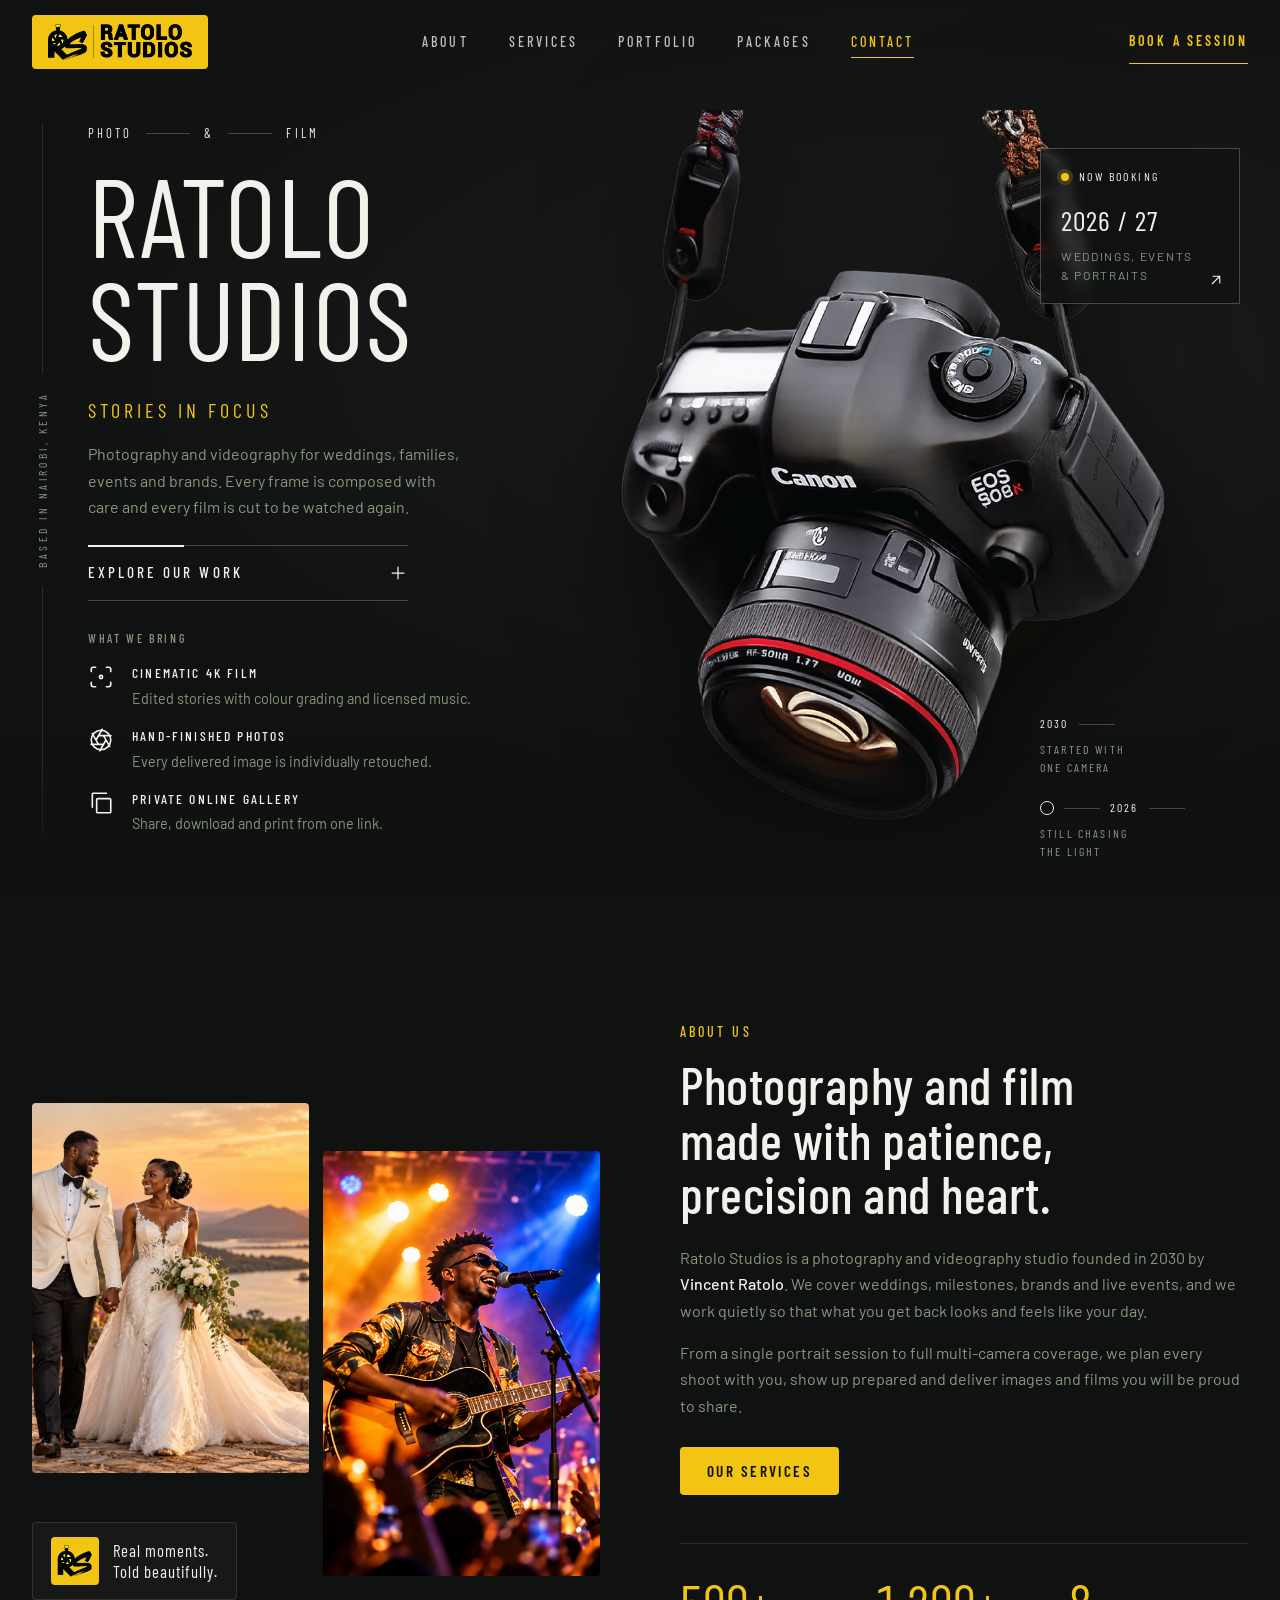
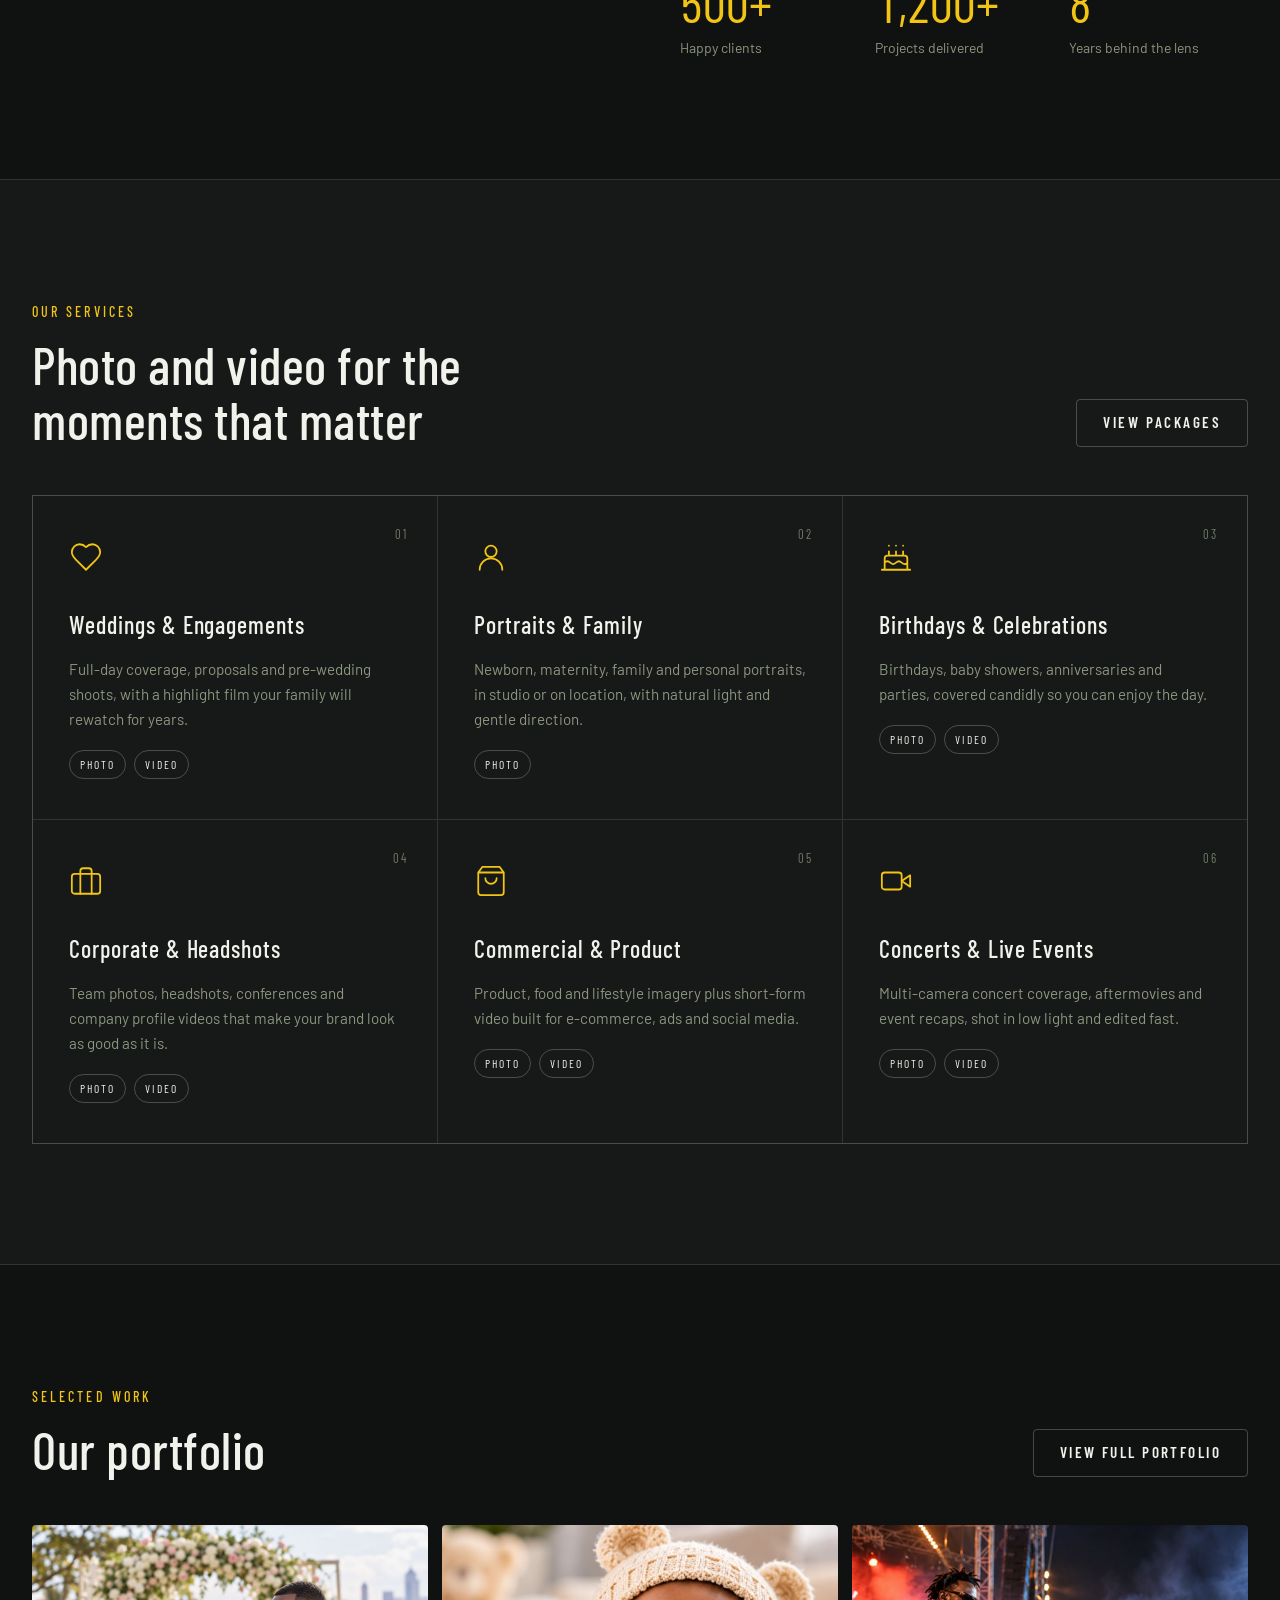
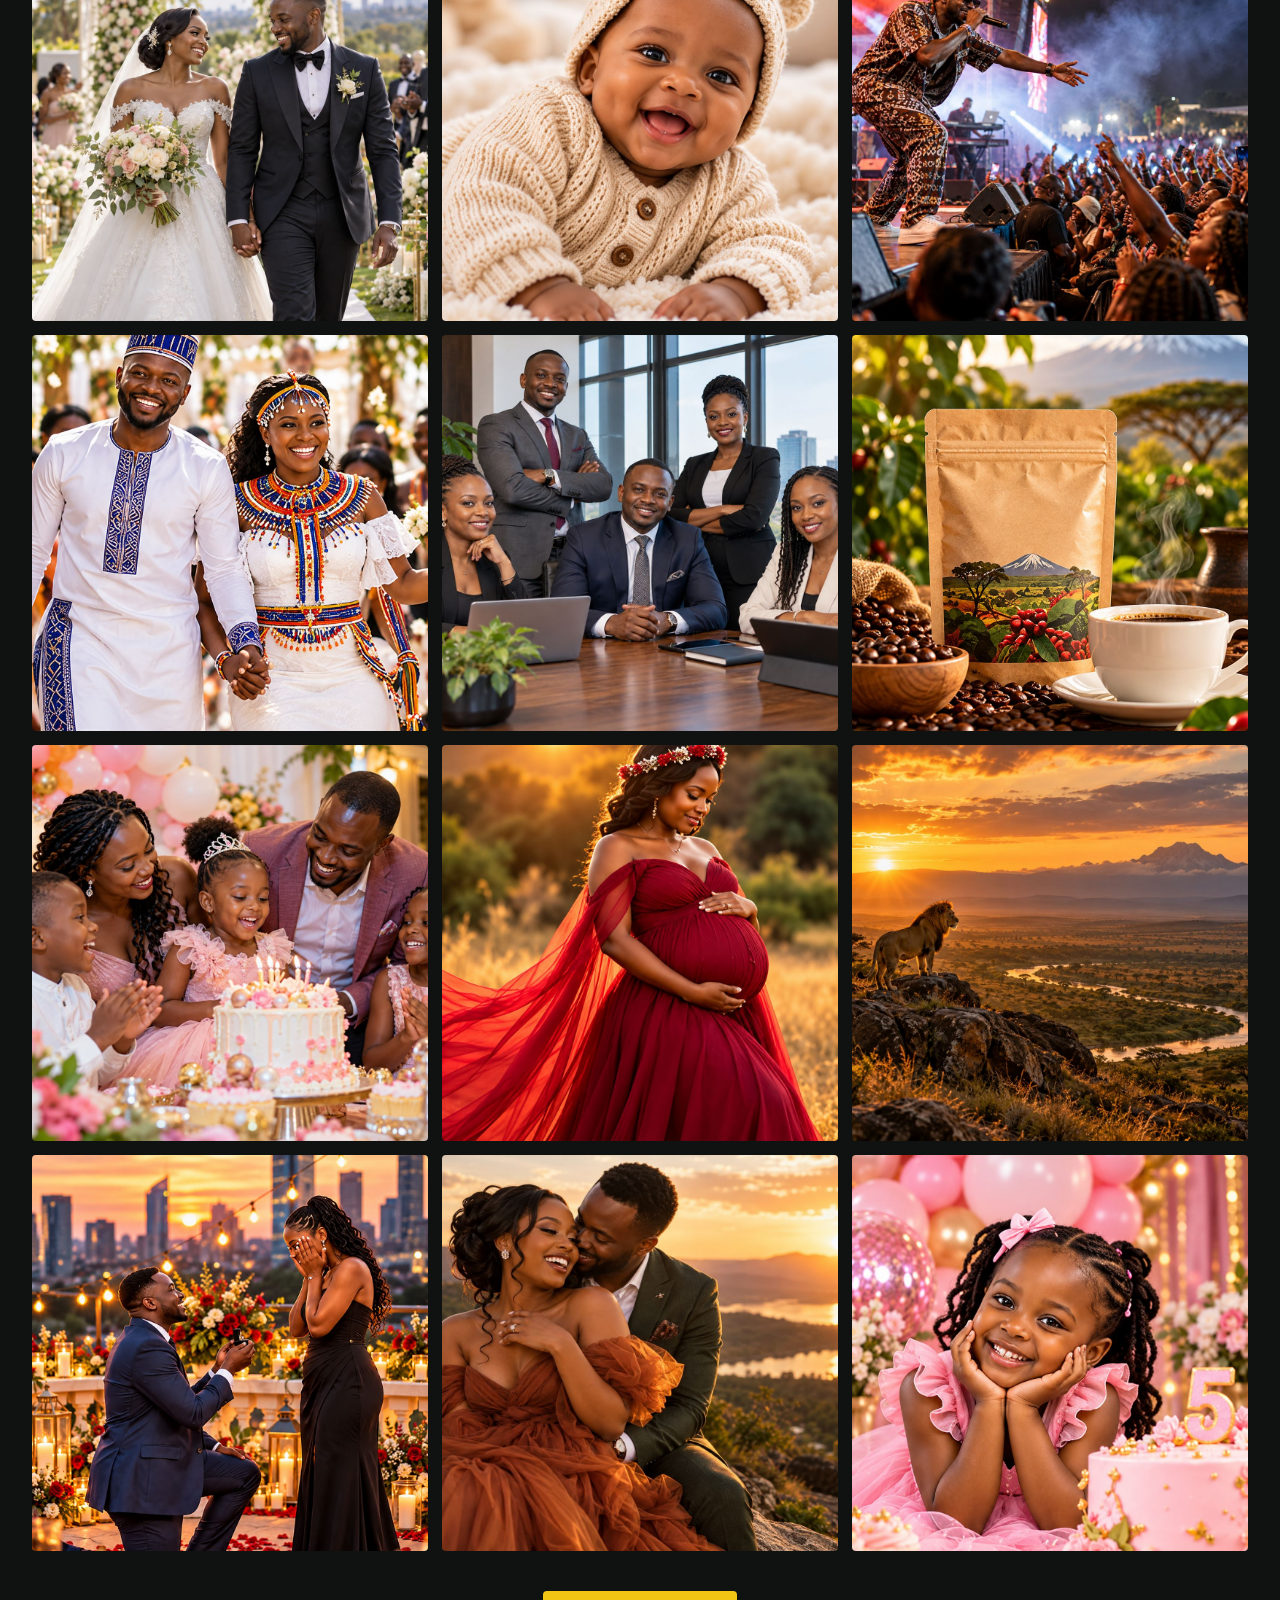
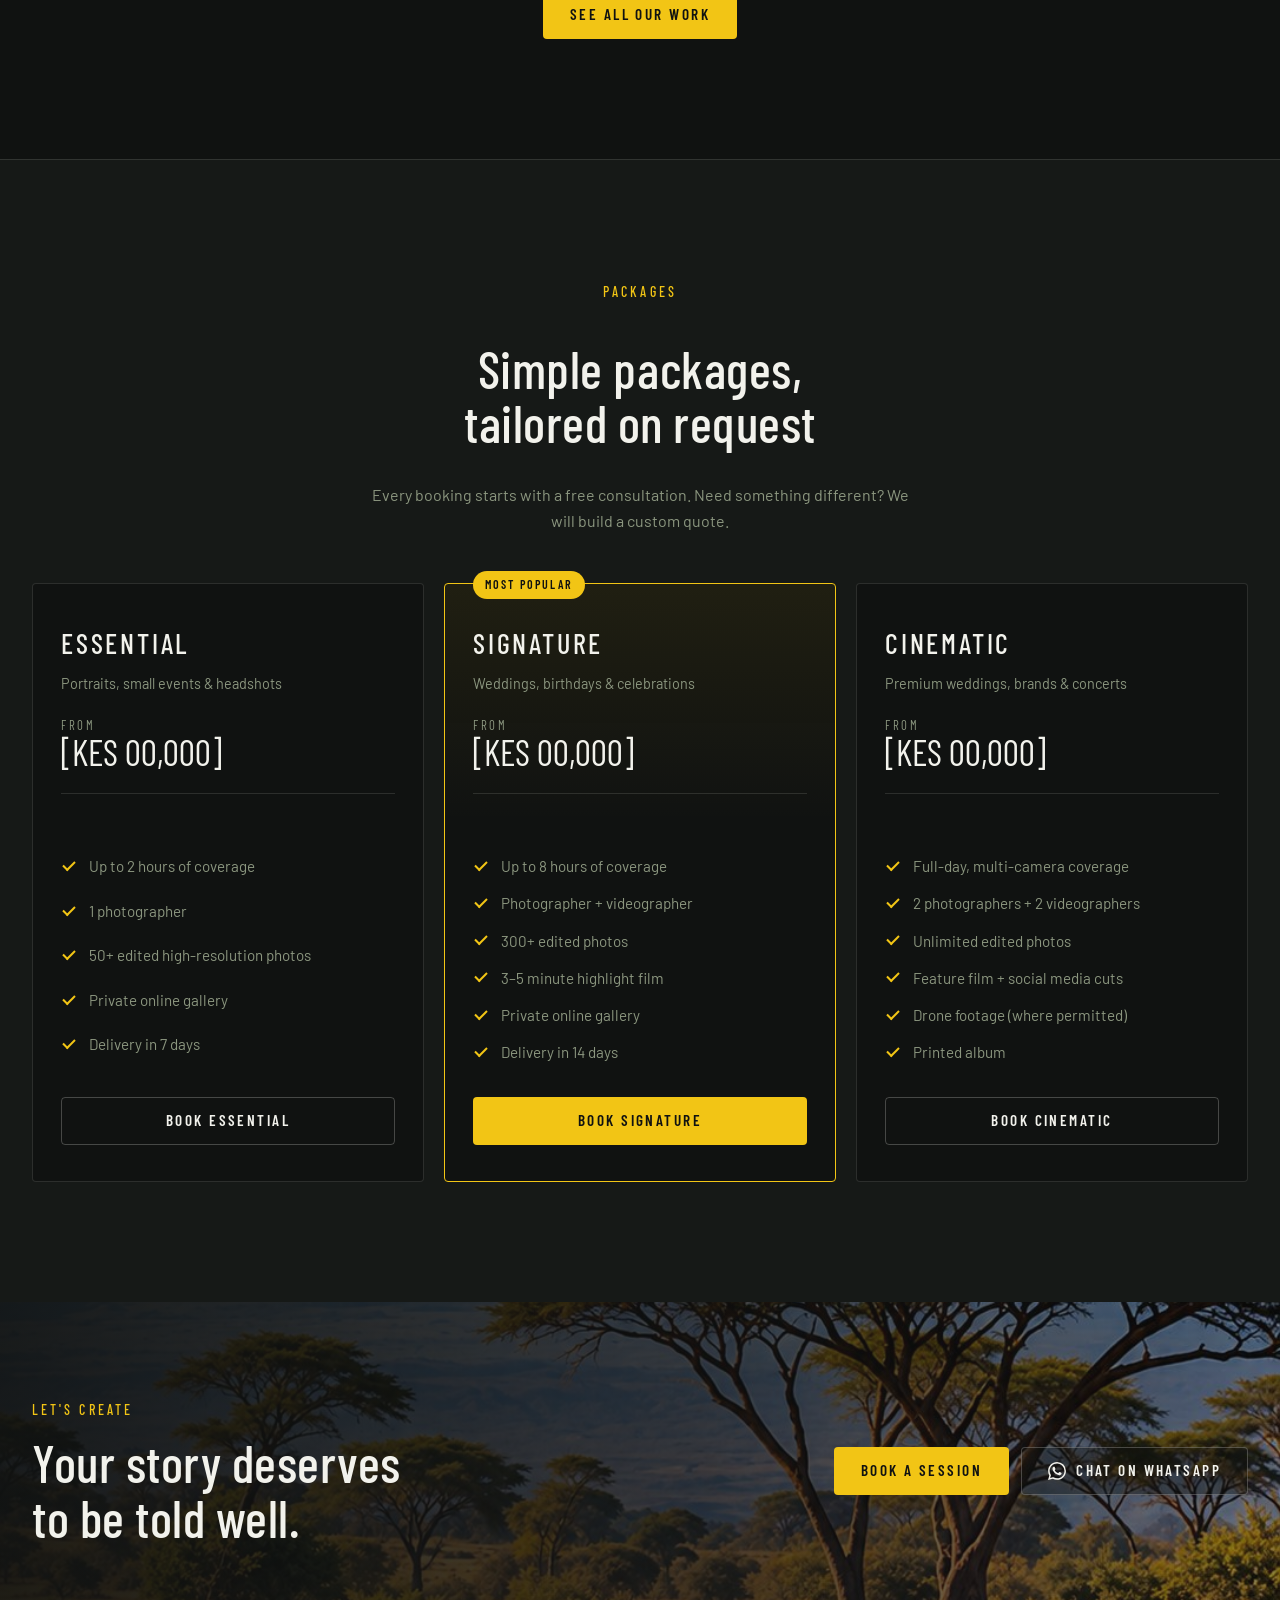
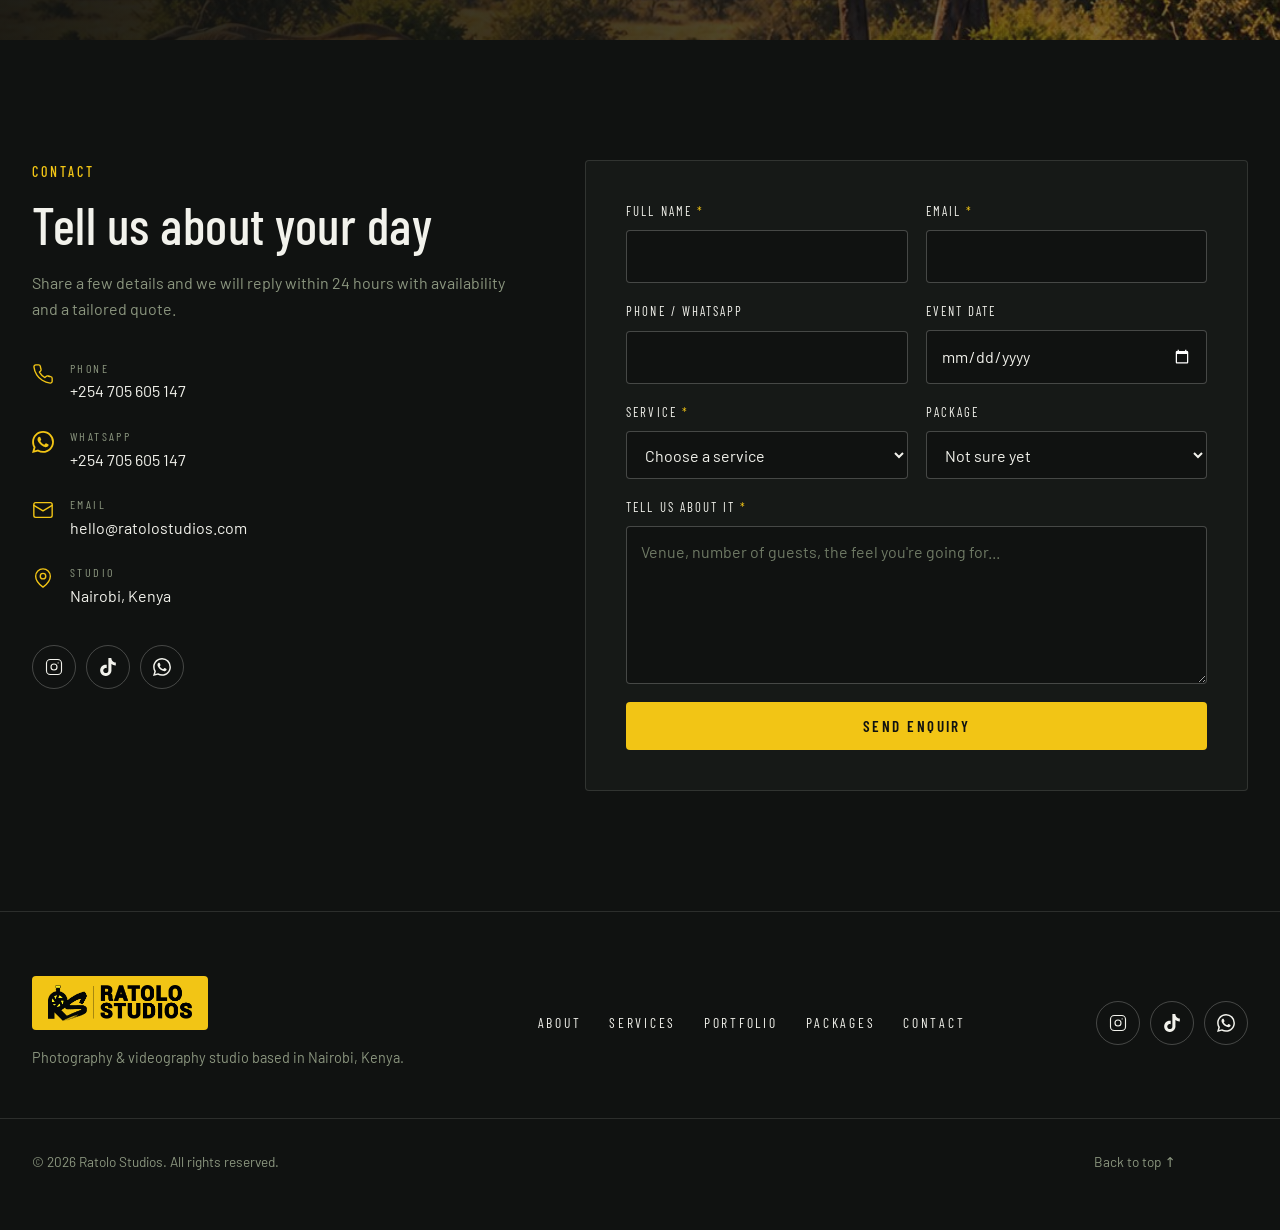
==== commit 59752b3c: "Add files via upload" ====
--- a/index.html
+++ b/index.html
@@ -1,485 +1,485 @@
-<!doctype html>
-<html lang="en">
-<head>
-  <meta charset="utf-8">
-  <meta name="viewport" content="width=device-width, initial-scale=1">
-  <title>Ratolo Studios | Photography &amp; Videography</title>
-  <meta name="description" content="Ratolo Studios: wedding, portrait, event, corporate and commercial photography and videography.">
-  <meta name="theme-color" content="#101211">
-  <link rel="icon" type="image/png" sizes="64x64" href="assets/img/favicon-64.png">
-  <link rel="icon" type="image/png" sizes="32x32" href="assets/img/favicon-32.png">
-  <link rel="apple-touch-icon" href="assets/img/apple-touch-icon.png">
-  <link rel="preconnect" href="https://fonts.googleapis.com">
-  <link rel="preconnect" href="https://fonts.gstatic.com" crossorigin>
-  <link href="https://fonts.googleapis.com/css2?family=Barlow+Condensed:wght@400;500;600&family=Barlow:wght@400;500;600&display=swap" rel="stylesheet">
-  <link rel="preload" as="image" href="assets/img/hero-camera.png" media="(min-width: 1024px)">
-  <link rel="stylesheet" href="assets/css/styles.css">
-  <script>document.documentElement.classList.add('js');</script>
-</head>
-<body>
-  <a class="skip-link" href="#main">Skip to content</a>
-
-  <!-- ============ HEADER ============ -->
-  <header class="site-header" id="top">
-    <div class="header-inner">
-      <a href="#top" class="brand" aria-label="Ratolo Studios home">
-        <img src="assets/img/logo-full.png" alt="Ratolo Studios" width="2250" height="564">
-      </a>
-
-      <nav class="primary-nav" id="primary-nav" aria-label="Main">
-        <ul>
-          <li><a href="#about">About</a></li>
-          <li><a href="#services">Services</a></li>
-          <li><a href="portfolio.html">Portfolio</a></li>
-          <li><a href="#packages">Packages</a></li>
-          <li><a href="#contact">Contact</a></li>
-        </ul>
-        <a href="#contact" class="btn btn-primary nav-cta">Book a session</a>
-      </nav>
-
-      <div class="header-actions">
-        <a href="#contact" class="header-book">Book a session</a>
-        <button class="menu-toggle" aria-controls="primary-nav" aria-expanded="false" aria-label="Open menu">
-          <span class="dot-grid" aria-hidden="true"><i></i><i></i><i></i><i></i><i></i><i></i><i></i><i></i><i></i></span>
-        </button>
-      </div>
-    </div>
-  </header>
-
-  <main id="main">
-    <!-- ============ HERO ============ -->
-    <section class="hero" aria-labelledby="hero-title">
-      <div class="hero-rail" aria-hidden="true">
-        <span class="rail-line"></span>
-        <span class="rail-text">Based in <span data-fill="city">Nairobi, Kenya</span></span>
-        <span class="rail-line"></span>
-      </div>
-
-      <div class="hero-visual" aria-hidden="true">
-        <div class="hero-glow"></div>
-        <div class="camera-rig">
-          <div class="camera-swing">
-            <img src="assets/img/hero-camera.png" alt="" class="hero-camera" width="1100" height="1100" fetchpriority="high">
-            <span class="lens-glint"></span>
-            <span class="lens-flash"></span>
-          </div>
-        </div>
-      </div>
-
-      <div class="container hero-grid">
-        <div class="hero-copy">
-          <div class="hero-counter">
-            <span>Photo</span><span class="line"></span><span>&amp;</span><span class="line"></span><span>Film</span>
-          </div>
-
-          <h1 id="hero-title" class="hero-title">Ratolo<br>Studios</h1>
-          <p class="hero-tagline">Stories in focus</p>
-          <p class="hero-lede">
-            Photography and videography for weddings, families, events and brands.
-            Every frame is composed with care and every film is cut to be watched again.
-          </p>
-
-          <a href="portfolio.html" class="hero-explore">
-            <span>Explore our work</span>
-            <svg viewBox="0 0 24 24" aria-hidden="true"><path d="M12 5v14M5 12h14"/></svg>
-          </a>
-
-          <div class="hero-features">
-            <p class="eyebrow-sm">What we bring</p>
-            <ul>
-              <li>
-                <svg viewBox="0 0 24 24" aria-hidden="true"><path d="M3 7V5a2 2 0 0 1 2-2h2M17 3h2a2 2 0 0 1 2 2v2M21 17v2a2 2 0 0 1-2 2h-2M7 21H5a2 2 0 0 1-2-2v-2"/><circle cx="12" cy="12" r="1.5"/></svg>
-                <div><strong>Cinematic 4K film</strong><span>Edited stories with colour grading and licensed music.</span></div>
-              </li>
-              <li>
-                <svg viewBox="0 0 24 24" aria-hidden="true"><circle cx="12" cy="12" r="9"/><path d="M14.31 8 20.05 17.94M9.69 8h11.48M7.38 12l5.74-9.94M9.69 16 3.95 6.06M14.31 16H2.83M16.62 12l-5.74 9.94"/></svg>
-                <div><strong>Hand-finished photos</strong><span>Every delivered image is individually retouched.</span></div>
-              </li>
-              <li>
-                <svg viewBox="0 0 24 24" aria-hidden="true"><rect x="8" y="8" width="13" height="13" rx="1"/><path d="M4 16V4a1 1 0 0 1 1-1h12"/></svg>
-                <div><strong>Private online gallery</strong><span>Share, download and print from one link.</span></div>
-              </li>
-            </ul>
-          </div>
-        </div>
-      </div>
-
-      <a href="#contact" class="hero-status">
-        <span class="status-row"><span class="status-dot"></span>Now booking</span>
-        <span class="status-big">2026 / 27</span>
-        <span class="status-small">Weddings, events<br>&amp; portraits</span>
-        <svg viewBox="0 0 24 24" aria-hidden="true"><path d="M7 17 17 7M8 7h9v9"/></svg>
-      </a>
-
-      <div class="hero-timeline" aria-hidden="true">
-        <div class="tl-item"><span class="tl-year"><span data-fill="founded">[Year]</span> <i></i></span><span class="tl-text">Started with<br>one camera</span></div>
-        <div class="tl-item"><span class="tl-year"><b class="tl-ring"></b><i></i> 2026 <i></i></span><span class="tl-text">Still chasing<br>the light</span></div>
-      </div>
-    </section>
-
-    <!-- ============ ABOUT ============ -->
-    <section class="section about" id="about" aria-labelledby="about-title">
-      <div class="container about-grid">
-        <div class="about-media reveal">
-          <figure class="about-img about-img-a">
-            <img src="assets/img/portfolio/work-02.jpg" alt="Bride and groom walking hand in hand at sunset above a lake" width="1400" height="1050" loading="lazy">
-          </figure>
-          <figure class="about-img about-img-b">
-            <img src="assets/img/portfolio/work-17.jpg" alt="Musician performing on stage under concert lights" width="1086" height="1448" loading="lazy">
-          </figure>
-          <div class="about-badge">
-            <img src="assets/img/apple-touch-icon.png" alt="" width="180" height="180" class="badge-mark">
-            <p>Real moments.<br>Told beautifully.</p>
-          </div>
-        </div>
-
-        <div class="about-copy reveal">
-          <p class="eyebrow">About us</p>
-          <h2 id="about-title" class="h2">Photography and film made with patience, precision and heart.</h2>
-          <p>
-            <!-- PLACEHOLDER: replace with your story -->
-            Ratolo Studios is a photography and videography studio founded in <span data-fill="founded">[Year]</span> by
-            <strong>[Founder Name]</strong>. We cover weddings, milestones, brands and live events, and we
-            work quietly so that what you get back looks and feels like your day.
-          </p>
-          <p>
-            From a single portrait session to full multi-camera coverage, we plan every shoot with you,
-            show up prepared and deliver images and films you will be proud to share.
-          </p>
-          <a href="#services" class="btn btn-primary">Our services</a>
-
-          <!-- PLACEHOLDER: update the numbers in data-count -->
-          <dl class="stats">
-            <div><dt>Happy clients</dt><dd><span data-count="500">500</span>+</dd></div>
-            <div><dt>Projects delivered</dt><dd><span data-count="1200">1200</span>+</dd></div>
-            <div><dt>Years behind the lens</dt><dd><span data-count="8">8</span></dd></div>
-          </dl>
-        </div>
-      </div>
-    </section>
-
-    <!-- ============ SERVICES ============ -->
-    <section class="section services" id="services" aria-labelledby="services-title">
-      <div class="container">
-        <div class="section-head reveal">
-          <div>
-            <p class="eyebrow">Our services</p>
-            <h2 id="services-title" class="h2">Photo and video for the moments that matter</h2>
-          </div>
-          <a href="#packages" class="btn btn-ghost">View packages</a>
-        </div>
-
-        <ul class="service-grid">
-          <li class="service-card reveal">
-            <span class="service-num">01</span>
-            <svg viewBox="0 0 24 24" aria-hidden="true"><path d="M19 14c1.49-1.46 3-3.21 3-5.5A5.5 5.5 0 0 0 16.5 3c-1.76 0-3 .5-4.5 2-1.5-1.5-2.74-2-4.5-2A5.5 5.5 0 0 0 2 8.5c0 2.3 1.5 4.05 3 5.5l7 7Z"/></svg>
-            <h3>Weddings &amp; Engagements</h3>
-            <p>Full-day coverage, proposals and pre-wedding shoots, with a highlight film your family will rewatch for years.</p>
-            <p class="service-tags"><span>Photo</span><span>Video</span></p>
-          </li>
-          <li class="service-card reveal">
-            <span class="service-num">02</span>
-            <svg viewBox="0 0 24 24" aria-hidden="true"><circle cx="12" cy="8" r="4"/><path d="M4 21a8 8 0 0 1 16 0"/></svg>
-            <h3>Portraits &amp; Family</h3>
-            <p>Newborn, maternity, family and personal portraits, in studio or on location, with natural light and gentle direction.</p>
-            <p class="service-tags"><span>Photo</span></p>
-          </li>
-          <li class="service-card reveal">
-            <span class="service-num">03</span>
-            <svg viewBox="0 0 24 24" aria-hidden="true"><path d="M20 21v-8a2 2 0 0 0-2-2H6a2 2 0 0 0-2 2v8M4 16s.5-1 2-1 2.5 2 4 2 2.5-2 4-2 2.5 2 4 2 2-1 2-1M2 21h20M7 8v3M12 8v3M17 8v3M7 4h.01M12 4h.01M17 4h.01"/></svg>
-            <h3>Birthdays &amp; Celebrations</h3>
-            <p>Birthdays, baby showers, anniversaries and parties, covered candidly so you can enjoy the day.</p>
-            <p class="service-tags"><span>Photo</span><span>Video</span></p>
-          </li>
-          <li class="service-card reveal">
-            <span class="service-num">04</span>
-            <svg viewBox="0 0 24 24" aria-hidden="true"><rect x="2" y="7" width="20" height="14" rx="2"/><path d="M16 21V5a2 2 0 0 0-2-2h-4a2 2 0 0 0-2 2v16"/></svg>
-            <h3>Corporate &amp; Headshots</h3>
-            <p>Team photos, headshots, conferences and company profile videos that make your brand look as good as it is.</p>
-            <p class="service-tags"><span>Photo</span><span>Video</span></p>
-          </li>
-          <li class="service-card reveal">
-            <span class="service-num">05</span>
-            <svg viewBox="0 0 24 24" aria-hidden="true"><path d="M6 2 3 6v14a2 2 0 0 0 2 2h14a2 2 0 0 0 2-2V6l-3-4ZM3 6h18M16 10a4 4 0 0 1-8 0"/></svg>
-            <h3>Commercial &amp; Product</h3>
-            <p>Product, food and lifestyle imagery plus short-form video built for e-commerce, ads and social media.</p>
-            <p class="service-tags"><span>Photo</span><span>Video</span></p>
-          </li>
-          <li class="service-card reveal">
-            <span class="service-num">06</span>
-            <svg viewBox="0 0 24 24" aria-hidden="true"><path d="m22 8-6 4 6 4V8Z"/><rect x="2" y="6" width="14" height="12" rx="2"/></svg>
-            <h3>Concerts &amp; Live Events</h3>
-            <p>Multi-camera concert coverage, aftermovies and event recaps, shot in low light and edited fast.</p>
-            <p class="service-tags"><span>Photo</span><span>Video</span></p>
-          </li>
-        </ul>
-      </div>
-    </section>
-
-    <!-- ============ PORTFOLIO ============ -->
-    <section class="section portfolio" id="portfolio" aria-labelledby="portfolio-title">
-      <div class="container">
-        <div class="section-head reveal">
-          <div>
-            <p class="eyebrow">Selected work</p>
-            <h2 id="portfolio-title" class="h2">Our portfolio</h2>
-          </div>
-          <a href="portfolio.html" class="btn btn-ghost">View full portfolio</a>
-        </div>
-
-        <ul class="gallery gallery-grid">
-          <li data-cat="weddings"><button class="tile"><img src="assets/img/portfolio/work-01.jpg" alt="Couple walking down a floral wedding aisle with a city skyline behind" width="1400" height="1050" loading="lazy"><span class="tile-cap">Weddings</span></button></li>
-          <li data-cat="portraits"><button class="tile"><img src="assets/img/portfolio/work-12.jpg" alt="Smiling baby in a knitted bear hat lying on a soft blanket" width="1086" height="1448" loading="lazy"><span class="tile-cap">Portraits</span></button></li>
-          <li data-cat="events"><button class="tile"><img src="assets/img/portfolio/work-09.jpg" alt="Performer on a concert stage above a cheering crowd" width="1400" height="1050" loading="lazy"><span class="tile-cap">Events</span></button></li>
-          <li data-cat="weddings"><button class="tile"><img src="assets/img/portfolio/work-18.jpg" alt="Couple in traditional wedding attire walking hand in hand" width="1086" height="1448" loading="lazy"><span class="tile-cap">Weddings</span></button></li>
-          <li data-cat="corporate"><button class="tile"><img src="assets/img/portfolio/work-06.jpg" alt="Corporate team portrait in a modern boardroom" width="1400" height="1050" loading="lazy"><span class="tile-cap">Corporate</span></button></li>
-          <li data-cat="commercial"><button class="tile"><img src="assets/img/portfolio/work-11.jpg" alt="Coffee pouch product shot with beans, cup and mountain backdrop" width="1086" height="1448" loading="lazy"><span class="tile-cap">Commercial</span></button></li>
-          <li data-cat="events"><button class="tile"><img src="assets/img/portfolio/work-03.jpg" alt="Family celebrating a little girl's birthday around a pink cake" width="1400" height="1050" loading="lazy"><span class="tile-cap">Events</span></button></li>
-          <li data-cat="portraits"><button class="tile"><img src="assets/img/portfolio/work-15.jpg" alt="Maternity portrait in a flowing red gown at golden hour" width="1086" height="1448" loading="lazy"><span class="tile-cap">Portraits</span></button></li>
-          <li data-cat="nature"><button class="tile"><img src="assets/img/portfolio/work-07.jpg" alt="Lion overlooking a winding river valley at sunset" width="1400" height="1050" loading="lazy"><span class="tile-cap">Nature</span></button></li>
-          <li data-cat="weddings"><button class="tile"><img src="assets/img/portfolio/work-16.jpg" alt="Rooftop proposal at dusk surrounded by candles and roses" width="1086" height="1448" loading="lazy"><span class="tile-cap">Weddings</span></button></li>
-          <li data-cat="weddings"><button class="tile"><img src="assets/img/portfolio/work-08.jpg" alt="Engaged couple embracing at sunset on a hillside" width="1400" height="1050" loading="lazy"><span class="tile-cap">Weddings</span></button></li>
-          <li data-cat="portraits"><button class="tile"><img src="assets/img/portfolio/work-10.jpg" alt="Girl smiling beside her fifth birthday cake with pink balloons" width="1086" height="1448" loading="lazy"><span class="tile-cap">Portraits</span></button></li>
-        </ul>
-        <div class="gallery-more reveal"><a href="portfolio.html" class="btn btn-primary">See all our work</a></div>
-      </div>
-    </section>
-
-    <!-- ============ PACKAGES ============ -->
-    <!-- PLACEHOLDER: replace package names, prices and inclusions -->
-    <section class="section packages" id="packages" aria-labelledby="packages-title">
-      <div class="container">
-        <div class="section-head section-head-center reveal">
-          <p class="eyebrow">Packages</p>
-          <h2 id="packages-title" class="h2">Simple packages, tailored on request</h2>
-          <p class="section-sub">Every booking starts with a free consultation. Need something different? We will build a custom quote.</p>
-        </div>
-
-        <div class="package-grid">
-          <article class="package reveal">
-            <h3>Essential</h3>
-            <p class="package-for">Portraits, small events &amp; headshots</p>
-            <p class="price"><span class="from">From</span> [KES 00,000]</p>
-            <ul class="checks">
-              <li>Up to 2 hours of coverage</li>
-              <li>1 photographer</li>
-              <li>50+ edited high-resolution photos</li>
-              <li>Private online gallery</li>
-              <li>Delivery in 7 days</li>
-            </ul>
-            <a href="#contact" class="btn btn-ghost" data-package="Essential">Book Essential</a>
-          </article>
-
-          <article class="package package-featured reveal">
-            <span class="badge">Most popular</span>
-            <h3>Signature</h3>
-            <p class="package-for">Weddings, birthdays &amp; celebrations</p>
-            <p class="price"><span class="from">From</span> [KES 00,000]</p>
-            <ul class="checks">
-              <li>Up to 8 hours of coverage</li>
-              <li>Photographer + videographer</li>
-              <li>300+ edited photos</li>
-              <li>3–5 minute highlight film</li>
-              <li>Private online gallery</li>
-              <li>Delivery in 14 days</li>
-            </ul>
-            <a href="#contact" class="btn btn-primary" data-package="Signature">Book Signature</a>
-          </article>
-
-          <article class="package reveal">
-            <h3>Cinematic</h3>
-            <p class="package-for">Premium weddings, brands &amp; concerts</p>
-            <p class="price"><span class="from">From</span> [KES 00,000]</p>
-            <ul class="checks">
-              <li>Full-day, multi-camera coverage</li>
-              <li>2 photographers + 2 videographers</li>
-              <li>Unlimited edited photos</li>
-              <li>Feature film + social media cuts</li>
-              <li>Drone footage (where permitted)</li>
-              <li>Printed album</li>
-            </ul>
-            <a href="#contact" class="btn btn-ghost" data-package="Cinematic">Book Cinematic</a>
-          </article>
-        </div>
-      </div>
-    </section>
-
-    <!-- ============ CTA BAND ============ -->
-    <section class="cta-band" aria-labelledby="cta-title">
-      <img src="assets/img/portfolio/work-14.jpg" alt="" class="cta-bg" loading="lazy" width="1086" height="1448">
-      <div class="container cta-inner reveal">
-        <div>
-          <p class="eyebrow">Let's create</p>
-          <h2 id="cta-title" class="h2">Your story deserves to be told well.</h2>
-        </div>
-        <div class="cta-actions">
-          <a href="#contact" class="btn btn-primary">Book a session</a>
-          <a href="#" class="btn btn-ghost" data-link="whatsapp" target="_blank" rel="noopener">
-            <svg viewBox="0 0 24 24" class="icon-fill" aria-hidden="true"><use href="#i-whatsapp"/></svg>Chat on WhatsApp
-          </a>
-        </div>
-      </div>
-    </section>
-
-    <!-- ============ CONTACT ============ -->
-    <section class="section contact" id="contact" aria-labelledby="contact-title">
-      <div class="container contact-grid">
-        <div class="contact-info reveal">
-          <p class="eyebrow">Contact</p>
-          <h2 id="contact-title" class="h2">Tell us about your day</h2>
-          <p>Share a few details and we will reply within 24 hours with availability and a tailored quote.</p>
-
-          <ul class="contact-list">
-            <li>
-              <svg viewBox="0 0 24 24" aria-hidden="true"><path d="M22 16.92v3a2 2 0 0 1-2.18 2 19.79 19.79 0 0 1-8.63-3.07 19.5 19.5 0 0 1-6-6 19.79 19.79 0 0 1-3.07-8.67A2 2 0 0 1 4.11 2h3a2 2 0 0 1 2 1.72c.13.96.36 1.9.7 2.81a2 2 0 0 1-.45 2.11L8.09 9.91a16 16 0 0 0 6 6l1.27-1.27a2 2 0 0 1 2.11-.45c.91.34 1.85.57 2.81.7A2 2 0 0 1 22 16.92Z"/></svg>
-              <div><span class="label">Phone</span><a href="#" data-link="phone" data-fill="phone">+254 705 605 147</a></div>
-            </li>
-            <li>
-              <svg viewBox="0 0 24 24" class="icon-fill" aria-hidden="true"><use href="#i-whatsapp"/></svg>
-              <div><span class="label">WhatsApp</span><a href="#" data-link="whatsapp" data-fill="whatsappLabel" target="_blank" rel="noopener">+254 705 605 147</a></div>
-            </li>
-            <li>
-              <svg viewBox="0 0 24 24" aria-hidden="true"><rect x="2" y="4" width="20" height="16" rx="2"/><path d="m22 7-10 6L2 7"/></svg>
-              <div><span class="label">Email</span><a href="#" data-link="email" data-fill="email">[hello@ratolostudios.com]</a></div>
-            </li>
-            <li>
-              <svg viewBox="0 0 24 24" aria-hidden="true"><path d="M20 10c0 6-8 12-8 12s-8-6-8-12a8 8 0 0 1 16 0Z"/><circle cx="12" cy="10" r="3"/></svg>
-              <div><span class="label">Studio</span><span data-fill="location">Nairobi, Kenya</span></div>
-            </li>
-          </ul>
-
-          <div class="socials">
-            <a href="#" data-link="instagram" target="_blank" rel="noopener" aria-label="Instagram">
-              <svg viewBox="0 0 24 24" aria-hidden="true"><rect x="2" y="2" width="20" height="20" rx="5"/><circle cx="12" cy="12" r="4"/><path d="M17.5 6.5h.01"/></svg>
-            </a>
-            <a href="#" data-link="tiktok" target="_blank" rel="noopener" aria-label="TikTok">
-              <svg viewBox="0 0 24 24" class="icon-fill" aria-hidden="true"><use href="#i-tiktok"/></svg>
-            </a>
-            <a href="#" data-link="whatsapp" target="_blank" rel="noopener" aria-label="WhatsApp">
-              <svg viewBox="0 0 24 24" class="icon-fill" aria-hidden="true"><use href="#i-whatsapp"/></svg>
-            </a>
-          </div>
-        </div>
-
-        <form class="contact-form reveal" id="contact-form" novalidate>
-          <div class="form-row">
-            <div class="field">
-              <label for="f-name">Full name <span aria-hidden="true">*</span></label>
-              <input id="f-name" name="name" type="text" autocomplete="name" required aria-describedby="f-name-err">
-              <p class="field-error" id="f-name-err"></p>
-            </div>
-            <div class="field">
-              <label for="f-email">Email <span aria-hidden="true">*</span></label>
-              <input id="f-email" name="email" type="email" autocomplete="email" required aria-describedby="f-email-err">
-              <p class="field-error" id="f-email-err"></p>
-            </div>
-          </div>
-          <div class="form-row">
-            <div class="field">
-              <label for="f-phone">Phone / WhatsApp</label>
-              <input id="f-phone" name="phone" type="tel" autocomplete="tel">
-            </div>
-            <div class="field">
-              <label for="f-date">Event date</label>
-              <input id="f-date" name="date" type="date">
-            </div>
-          </div>
-          <div class="form-row">
-            <div class="field">
-              <label for="f-service">Service <span aria-hidden="true">*</span></label>
-              <select id="f-service" name="service" required aria-describedby="f-service-err">
-                <option value="">Choose a service</option>
-                <option>Weddings &amp; Engagements</option>
-                <option>Portraits &amp; Family</option>
-                <option>Birthdays &amp; Celebrations</option>
-                <option>Corporate &amp; Headshots</option>
-                <option>Commercial &amp; Product</option>
-                <option>Concerts &amp; Live Events</option>
-                <option>Other</option>
-              </select>
-              <p class="field-error" id="f-service-err"></p>
-            </div>
-            <div class="field">
-              <label for="f-package">Package</label>
-              <select id="f-package" name="package">
-                <option value="">Not sure yet</option>
-                <option>Essential</option>
-                <option>Signature</option>
-                <option>Cinematic</option>
-                <option>Custom quote</option>
-              </select>
-            </div>
-          </div>
-          <div class="field">
-            <label for="f-message">Tell us about it <span aria-hidden="true">*</span></label>
-            <textarea id="f-message" name="message" rows="5" required aria-describedby="f-message-err" placeholder="Venue, number of guests, the feel you're going for..."></textarea>
-            <p class="field-error" id="f-message-err"></p>
-          </div>
-          <button type="submit" class="btn btn-primary btn-block">
-            <span class="btn-label">Send enquiry</span>
-          </button>
-          <p class="form-status" role="status" aria-live="polite"></p>
-        </form>
-      </div>
-    </section>
-  </main>
-
-  <!-- ============ FOOTER ============ -->
-  <footer class="site-footer">
-    <div class="container footer-grid">
-      <div class="footer-brand">
-        <a href="index.html" class="brand" aria-label="Ratolo Studios home"><img src="assets/img/logo-full.png" alt="Ratolo Studios" width="2250" height="564" loading="lazy"></a>
-        <p>Photography &amp; videography studio based in <span data-fill="city">Nairobi, Kenya</span>.</p>
-      </div>
-      <nav aria-label="Footer">
-        <ul class="footer-links">
-          <li><a href="#about">About</a></li>
-          <li><a href="#services">Services</a></li>
-          <li><a href="portfolio.html">Portfolio</a></li>
-          <li><a href="#packages">Packages</a></li>
-          <li><a href="#contact">Contact</a></li>
-        </ul>
-      </nav>
-      <div class="socials">
-        <a href="#" data-link="instagram" target="_blank" rel="noopener" aria-label="Instagram">
-          <svg viewBox="0 0 24 24" aria-hidden="true"><rect x="2" y="2" width="20" height="20" rx="5"/><circle cx="12" cy="12" r="4"/><path d="M17.5 6.5h.01"/></svg>
-        </a>
-        <a href="#" data-link="tiktok" target="_blank" rel="noopener" aria-label="TikTok">
-          <svg viewBox="0 0 24 24" class="icon-fill" aria-hidden="true"><use href="#i-tiktok"/></svg>
-        </a>
-        <a href="#" data-link="whatsapp" target="_blank" rel="noopener" aria-label="WhatsApp">
-          <svg viewBox="0 0 24 24" class="icon-fill" aria-hidden="true"><use href="#i-whatsapp"/></svg>
-        </a>
-      </div>
-    </div>
-    <div class="container footer-bottom">
-      <p>&copy; <span id="year">2026</span> Ratolo Studios. All rights reserved.</p>
-      <a href="#top">Back to top &uarr;</a>
-    </div>
-  </footer>
-
-  <!-- Floating WhatsApp -->
-  <a href="#" class="wa-float" data-link="whatsapp" target="_blank" rel="noopener" aria-label="Chat with us on WhatsApp">
-    <svg viewBox="0 0 24 24" class="icon-fill" aria-hidden="true"><use href="#i-whatsapp"/></svg>
-  </a>
-
-  <!-- Lightbox -->
-  <dialog class="lightbox" id="lightbox" aria-label="Image viewer">
-    <button class="lb-btn lb-close" aria-label="Close"><svg viewBox="0 0 24 24" aria-hidden="true"><path d="M18 6 6 18M6 6l12 12"/></svg></button>
-    <button class="lb-btn lb-prev" aria-label="Previous image"><svg viewBox="0 0 24 24" aria-hidden="true"><path d="m15 18-6-6 6-6"/></svg></button>
-    <figure>
-      <img src="" alt="">
-      <figcaption><span class="lb-cat"></span><span class="lb-count"></span></figcaption>
-    </figure>
-    <button class="lb-btn lb-next" aria-label="Next image"><svg viewBox="0 0 24 24" aria-hidden="true"><path d="m9 18 6-6-6-6"/></svg></button>
-  </dialog>
-
-  <!-- Brand icon sprites -->
-  <svg width="0" height="0" style="position:absolute" aria-hidden="true">
-    <symbol id="i-whatsapp" viewBox="0 0 24 24"><path d="M17.472 14.382c-.297-.149-1.758-.867-2.03-.967-.273-.099-.471-.148-.67.15-.197.297-.767.966-.94 1.164-.173.199-.347.223-.644.075-.297-.15-1.255-.463-2.39-1.475-.883-.788-1.48-1.761-1.653-2.059-.173-.297-.018-.458.13-.606.134-.133.298-.347.446-.52.149-.174.198-.298.298-.497.099-.198.05-.371-.025-.52-.075-.149-.669-1.612-.916-2.207-.242-.579-.487-.5-.669-.51-.173-.008-.371-.01-.57-.01-.198 0-.52.074-.792.372-.272.297-1.04 1.016-1.04 2.479 0 1.462 1.065 2.875 1.213 3.074.149.198 2.096 3.2 5.077 4.487.709.306 1.262.489 1.694.625.712.227 1.36.195 1.871.118.571-.085 1.758-.719 2.006-1.413.248-.694.248-1.289.173-1.413-.074-.124-.272-.198-.57-.347m-5.421 7.403h-.004a9.87 9.87 0 0 1-5.031-1.378l-.361-.214-3.741.982.998-3.648-.235-.374a9.86 9.86 0 0 1-1.51-5.26c.001-5.45 4.436-9.884 9.888-9.884 2.64 0 5.122 1.03 6.988 2.898a9.825 9.825 0 0 1 2.893 6.994c-.003 5.45-4.437 9.884-9.885 9.884m8.413-18.297A11.815 11.815 0 0 0 12.05 0C5.495 0 .16 5.335.157 11.892c0 2.096.547 4.142 1.588 5.945L.057 24l6.305-1.654a11.882 11.882 0 0 0 5.683 1.448h.005c6.554 0 11.89-5.335 11.893-11.893a11.821 11.821 0 0 0-3.48-8.413z"/></symbol>
-    <symbol id="i-tiktok" viewBox="0 0 24 24"><path d="M12.525.02c1.31-.02 2.61-.01 3.91-.02.08 1.53.63 3.09 1.75 4.17 1.12 1.11 2.7 1.62 4.24 1.79v4.03c-1.44-.05-2.89-.35-4.2-.97-.57-.26-1.1-.59-1.62-.93-.01 2.92.01 5.84-.02 8.75-.08 1.4-.54 2.79-1.35 3.94-1.31 1.92-3.58 3.17-5.91 3.21-1.43.08-2.86-.31-4.08-1.03-2.02-1.19-3.44-3.37-3.65-5.71-.02-.5-.03-1-.01-1.49.18-1.9 1.12-3.72 2.58-4.96 1.66-1.44 3.98-2.13 6.15-1.72.02 1.48-.04 2.96-.04 4.44-.99-.32-2.15-.23-3.02.37-.63.41-1.11 1.04-1.36 1.75-.21.51-.15 1.07-.14 1.61.24 1.64 1.82 3.02 3.5 2.87 1.12-.01 2.19-.66 2.77-1.61.19-.33.4-.67.41-1.06.1-1.79.06-3.57.07-5.36.01-4.03-.01-8.05.02-12.07z"/></symbol>
-  </svg>
-
-  <script src="assets/js/main.js" defer></script>
-</body>
-</html>
+<!doctype html>
+<html lang="en">
+<head>
+  <meta charset="utf-8">
+  <meta name="viewport" content="width=device-width, initial-scale=1">
+  <title>Ratolo Studios | Photography &amp; Videography</title>
+  <meta name="description" content="Ratolo Studios: wedding, portrait, event, corporate and commercial photography and videography.">
+  <meta name="theme-color" content="#101211">
+  <link rel="icon" type="image/png" sizes="64x64" href="assets/img/favicon-64.png">
+  <link rel="icon" type="image/png" sizes="32x32" href="assets/img/favicon-32.png">
+  <link rel="apple-touch-icon" href="assets/img/apple-touch-icon.png">
+  <link rel="preconnect" href="https://fonts.googleapis.com">
+  <link rel="preconnect" href="https://fonts.gstatic.com" crossorigin>
+  <link href="https://fonts.googleapis.com/css2?family=Barlow+Condensed:wght@400;500;600&family=Barlow:wght@400;500;600&display=swap" rel="stylesheet">
+  <link rel="preload" as="image" href="assets/img/hero-camera.png" media="(min-width: 1024px)">
+  <link rel="stylesheet" href="assets/css/styles.css">
+  <script>document.documentElement.classList.add('js');</script>
+</head>
+<body id="top">
+  <a class="skip-link" href="#main">Skip to content</a>
+
+  <!-- ============ HEADER ============ -->
+  <header class="site-header">
+    <div class="header-inner">
+      <a href="#top" class="brand" aria-label="Ratolo Studios home">
+        <img src="assets/img/logo-full.png" alt="Ratolo Studios" width="2250" height="564">
+      </a>
+
+      <nav class="primary-nav" id="primary-nav" aria-label="Main">
+        <ul>
+          <li><a href="#about">About</a></li>
+          <li><a href="#services">Services</a></li>
+          <li><a href="portfolio.html">Portfolio</a></li>
+          <li><a href="#packages">Packages</a></li>
+          <li><a href="#contact">Contact</a></li>
+        </ul>
+        <a href="#contact" class="btn btn-primary nav-cta">Book a session</a>
+      </nav>
+
+      <div class="header-actions">
+        <a href="#contact" class="header-book">Book a session</a>
+        <button class="menu-toggle" aria-controls="primary-nav" aria-expanded="false" aria-label="Open menu">
+          <span class="dot-grid" aria-hidden="true"><i></i><i></i><i></i><i></i><i></i><i></i><i></i><i></i><i></i></span>
+        </button>
+      </div>
+    </div>
+  </header>
+
+  <main id="main">
+    <!-- ============ HERO ============ -->
+    <section class="hero" aria-labelledby="hero-title">
+      <div class="hero-rail" aria-hidden="true">
+        <span class="rail-line"></span>
+        <span class="rail-text">Based in <span data-fill="city">Nairobi, Kenya</span></span>
+        <span class="rail-line"></span>
+      </div>
+
+      <div class="hero-visual" aria-hidden="true">
+        <div class="hero-glow"></div>
+        <div class="camera-rig">
+          <div class="camera-swing">
+            <img src="assets/img/hero-camera.png" alt="" class="hero-camera" width="1100" height="1100" fetchpriority="high">
+            <span class="lens-glint"></span>
+            <span class="lens-flash"></span>
+          </div>
+        </div>
+      </div>
+
+      <div class="container hero-grid">
+        <div class="hero-copy">
+          <div class="hero-counter">
+            <span>Photo</span><span class="line"></span><span>&amp;</span><span class="line"></span><span>Film</span>
+          </div>
+
+          <h1 id="hero-title" class="hero-title">Ratolo<br>Studios</h1>
+          <p class="hero-tagline">Stories in focus</p>
+          <p class="hero-lede">
+            Photography and videography for weddings, families, events and brands.
+            Every frame is composed with care and every film is cut to be watched again.
+          </p>
+
+          <a href="portfolio.html" class="hero-explore">
+            <span>Explore our work</span>
+            <svg viewBox="0 0 24 24" aria-hidden="true"><path d="M12 5v14M5 12h14"/></svg>
+          </a>
+
+          <div class="hero-features">
+            <p class="eyebrow-sm">What we bring</p>
+            <ul>
+              <li>
+                <svg viewBox="0 0 24 24" aria-hidden="true"><path d="M3 7V5a2 2 0 0 1 2-2h2M17 3h2a2 2 0 0 1 2 2v2M21 17v2a2 2 0 0 1-2 2h-2M7 21H5a2 2 0 0 1-2-2v-2"/><circle cx="12" cy="12" r="1.5"/></svg>
+                <div><strong>Cinematic 4K film</strong><span>Edited stories with colour grading and licensed music.</span></div>
+              </li>
+              <li>
+                <svg viewBox="0 0 24 24" aria-hidden="true"><circle cx="12" cy="12" r="9"/><path d="M14.31 8 20.05 17.94M9.69 8h11.48M7.38 12l5.74-9.94M9.69 16 3.95 6.06M14.31 16H2.83M16.62 12l-5.74 9.94"/></svg>
+                <div><strong>Hand-finished photos</strong><span>Every delivered image is individually retouched.</span></div>
+              </li>
+              <li>
+                <svg viewBox="0 0 24 24" aria-hidden="true"><rect x="8" y="8" width="13" height="13" rx="1"/><path d="M4 16V4a1 1 0 0 1 1-1h12"/></svg>
+                <div><strong>Private online gallery</strong><span>Share, download and print from one link.</span></div>
+              </li>
+            </ul>
+          </div>
+        </div>
+      </div>
+
+      <a href="#contact" class="hero-status">
+        <span class="status-row"><span class="status-dot"></span>Now booking</span>
+        <span class="status-big">2026 / 27</span>
+        <span class="status-small">Weddings, events<br>&amp; portraits</span>
+        <svg viewBox="0 0 24 24" aria-hidden="true"><path d="M7 17 17 7M8 7h9v9"/></svg>
+      </a>
+
+      <div class="hero-timeline" aria-hidden="true">
+        <div class="tl-item"><span class="tl-year"><span data-fill="founded">2030</span> <i></i></span><span class="tl-text">Started with<br>one camera</span></div>
+        <div class="tl-item"><span class="tl-year"><b class="tl-ring"></b><i></i> 2026 <i></i></span><span class="tl-text">Still chasing<br>the light</span></div>
+      </div>
+    </section>
+
+    <!-- ============ ABOUT ============ -->
+    <section class="section about" id="about" aria-labelledby="about-title">
+      <div class="container about-grid">
+        <div class="about-media reveal">
+          <figure class="about-img about-img-a">
+            <img src="assets/img/portfolio/work-02.jpg" alt="Bride and groom walking hand in hand at sunset above a lake" width="1400" height="1050" loading="lazy">
+          </figure>
+          <figure class="about-img about-img-b">
+            <img src="assets/img/portfolio/work-17.jpg" alt="Musician performing on stage under concert lights" width="1086" height="1448" loading="lazy">
+          </figure>
+          <div class="about-badge">
+            <img src="assets/img/apple-touch-icon.png" alt="" width="180" height="180" class="badge-mark">
+            <p>Real moments.<br>Told beautifully.</p>
+          </div>
+        </div>
+
+        <div class="about-copy reveal">
+          <p class="eyebrow">About us</p>
+          <h2 id="about-title" class="h2">Photography and film made with patience, precision and heart.</h2>
+          <p>
+            <!-- PLACEHOLDER: replace with your story -->
+            Ratolo Studios is a photography and videography studio founded in <span data-fill="founded">2030</span> by
+            <strong>Vincent Ratolo</strong>. We cover weddings, milestones, brands and live events, and we
+            work quietly so that what you get back looks and feels like your day.
+          </p>
+          <p>
+            From a single portrait session to full multi-camera coverage, we plan every shoot with you,
+            show up prepared and deliver images and films you will be proud to share.
+          </p>
+          <a href="#services" class="btn btn-primary">Our services</a>
+
+          <!-- PLACEHOLDER: update the numbers in data-count -->
+          <dl class="stats">
+            <div><dt>Happy clients</dt><dd><span data-count="500">500</span>+</dd></div>
+            <div><dt>Projects delivered</dt><dd><span data-count="1200">1200</span>+</dd></div>
+            <div><dt>Years behind the lens</dt><dd><span data-count="8">8</span></dd></div>
+          </dl>
+        </div>
+      </div>
+    </section>
+
+    <!-- ============ SERVICES ============ -->
+    <section class="section services" id="services" aria-labelledby="services-title">
+      <div class="container">
+        <div class="section-head reveal">
+          <div>
+            <p class="eyebrow">Our services</p>
+            <h2 id="services-title" class="h2">Photo and video for the moments that matter</h2>
+          </div>
+          <a href="#packages" class="btn btn-ghost">View packages</a>
+        </div>
+
+        <ul class="service-grid">
+          <li class="service-card reveal">
+            <span class="service-num">01</span>
+            <svg viewBox="0 0 24 24" aria-hidden="true"><path d="M19 14c1.49-1.46 3-3.21 3-5.5A5.5 5.5 0 0 0 16.5 3c-1.76 0-3 .5-4.5 2-1.5-1.5-2.74-2-4.5-2A5.5 5.5 0 0 0 2 8.5c0 2.3 1.5 4.05 3 5.5l7 7Z"/></svg>
+            <h3>Weddings &amp; Engagements</h3>
+            <p>Full-day coverage, proposals and pre-wedding shoots, with a highlight film your family will rewatch for years.</p>
+            <p class="service-tags"><span>Photo</span><span>Video</span></p>
+          </li>
+          <li class="service-card reveal">
+            <span class="service-num">02</span>
+            <svg viewBox="0 0 24 24" aria-hidden="true"><circle cx="12" cy="8" r="4"/><path d="M4 21a8 8 0 0 1 16 0"/></svg>
+            <h3>Portraits &amp; Family</h3>
+            <p>Newborn, maternity, family and personal portraits, in studio or on location, with natural light and gentle direction.</p>
+            <p class="service-tags"><span>Photo</span></p>
+          </li>
+          <li class="service-card reveal">
+            <span class="service-num">03</span>
+            <svg viewBox="0 0 24 24" aria-hidden="true"><path d="M20 21v-8a2 2 0 0 0-2-2H6a2 2 0 0 0-2 2v8M4 16s.5-1 2-1 2.5 2 4 2 2.5-2 4-2 2.5 2 4 2 2-1 2-1M2 21h20M7 8v3M12 8v3M17 8v3M7 4h.01M12 4h.01M17 4h.01"/></svg>
+            <h3>Birthdays &amp; Celebrations</h3>
+            <p>Birthdays, baby showers, anniversaries and parties, covered candidly so you can enjoy the day.</p>
+            <p class="service-tags"><span>Photo</span><span>Video</span></p>
+          </li>
+          <li class="service-card reveal">
+            <span class="service-num">04</span>
+            <svg viewBox="0 0 24 24" aria-hidden="true"><rect x="2" y="7" width="20" height="14" rx="2"/><path d="M16 21V5a2 2 0 0 0-2-2h-4a2 2 0 0 0-2 2v16"/></svg>
+            <h3>Corporate &amp; Headshots</h3>
+            <p>Team photos, headshots, conferences and company profile videos that make your brand look as good as it is.</p>
+            <p class="service-tags"><span>Photo</span><span>Video</span></p>
+          </li>
+          <li class="service-card reveal">
+            <span class="service-num">05</span>
+            <svg viewBox="0 0 24 24" aria-hidden="true"><path d="M6 2 3 6v14a2 2 0 0 0 2 2h14a2 2 0 0 0 2-2V6l-3-4ZM3 6h18M16 10a4 4 0 0 1-8 0"/></svg>
+            <h3>Commercial &amp; Product</h3>
+            <p>Product, food and lifestyle imagery plus short-form video built for e-commerce, ads and social media.</p>
+            <p class="service-tags"><span>Photo</span><span>Video</span></p>
+          </li>
+          <li class="service-card reveal">
+            <span class="service-num">06</span>
+            <svg viewBox="0 0 24 24" aria-hidden="true"><path d="m22 8-6 4 6 4V8Z"/><rect x="2" y="6" width="14" height="12" rx="2"/></svg>
+            <h3>Concerts &amp; Live Events</h3>
+            <p>Multi-camera concert coverage, aftermovies and event recaps, shot in low light and edited fast.</p>
+            <p class="service-tags"><span>Photo</span><span>Video</span></p>
+          </li>
+        </ul>
+      </div>
+    </section>
+
+    <!-- ============ PORTFOLIO ============ -->
+    <section class="section portfolio" id="portfolio" aria-labelledby="portfolio-title">
+      <div class="container">
+        <div class="section-head reveal">
+          <div>
+            <p class="eyebrow">Selected work</p>
+            <h2 id="portfolio-title" class="h2">Our portfolio</h2>
+          </div>
+          <a href="portfolio.html" class="btn btn-ghost">View full portfolio</a>
+        </div>
+
+        <ul class="gallery gallery-grid">
+          <li data-cat="weddings"><button class="tile"><img src="assets/img/portfolio/work-01.jpg" alt="Couple walking down a floral wedding aisle with a city skyline behind" width="1400" height="1050" loading="lazy"><span class="tile-cap">Weddings</span></button></li>
+          <li data-cat="portraits"><button class="tile"><img src="assets/img/portfolio/work-12.jpg" alt="Smiling baby in a knitted bear hat lying on a soft blanket" width="1086" height="1448" loading="lazy"><span class="tile-cap">Portraits</span></button></li>
+          <li data-cat="events"><button class="tile"><img src="assets/img/portfolio/work-09.jpg" alt="Performer on a concert stage above a cheering crowd" width="1400" height="1050" loading="lazy"><span class="tile-cap">Events</span></button></li>
+          <li data-cat="weddings"><button class="tile"><img src="assets/img/portfolio/work-18.jpg" alt="Couple in traditional wedding attire walking hand in hand" width="1086" height="1448" loading="lazy"><span class="tile-cap">Weddings</span></button></li>
+          <li data-cat="corporate"><button class="tile"><img src="assets/img/portfolio/work-06.jpg" alt="Corporate team portrait in a modern boardroom" width="1400" height="1050" loading="lazy"><span class="tile-cap">Corporate</span></button></li>
+          <li data-cat="commercial"><button class="tile"><img src="assets/img/portfolio/work-11.jpg" alt="Coffee pouch product shot with beans, cup and mountain backdrop" width="1086" height="1448" loading="lazy"><span class="tile-cap">Commercial</span></button></li>
+          <li data-cat="events"><button class="tile"><img src="assets/img/portfolio/work-03.jpg" alt="Family celebrating a little girl's birthday around a pink cake" width="1400" height="1050" loading="lazy"><span class="tile-cap">Events</span></button></li>
+          <li data-cat="portraits"><button class="tile"><img src="assets/img/portfolio/work-15.jpg" alt="Maternity portrait in a flowing red gown at golden hour" width="1086" height="1448" loading="lazy"><span class="tile-cap">Portraits</span></button></li>
+          <li data-cat="nature"><button class="tile"><img src="assets/img/portfolio/work-07.jpg" alt="Lion overlooking a winding river valley at sunset" width="1400" height="1050" loading="lazy"><span class="tile-cap">Nature</span></button></li>
+          <li data-cat="weddings"><button class="tile"><img src="assets/img/portfolio/work-16.jpg" alt="Rooftop proposal at dusk surrounded by candles and roses" width="1086" height="1448" loading="lazy"><span class="tile-cap">Weddings</span></button></li>
+          <li data-cat="weddings"><button class="tile"><img src="assets/img/portfolio/work-08.jpg" alt="Engaged couple embracing at sunset on a hillside" width="1400" height="1050" loading="lazy"><span class="tile-cap">Weddings</span></button></li>
+          <li data-cat="portraits"><button class="tile"><img src="assets/img/portfolio/work-10.jpg" alt="Girl smiling beside her fifth birthday cake with pink balloons" width="1086" height="1448" loading="lazy"><span class="tile-cap">Portraits</span></button></li>
+        </ul>
+        <div class="gallery-more reveal"><a href="portfolio.html" class="btn btn-primary">See all our work</a></div>
+      </div>
+    </section>
+
+    <!-- ============ PACKAGES ============ -->
+    <!-- PLACEHOLDER: replace package names, prices and inclusions -->
+    <section class="section packages" id="packages" aria-labelledby="packages-title">
+      <div class="container">
+        <div class="section-head section-head-center reveal">
+          <p class="eyebrow">Packages</p>
+          <h2 id="packages-title" class="h2">Simple packages, tailored on request</h2>
+          <p class="section-sub">Every booking starts with a free consultation. Need something different? We will build a custom quote.</p>
+        </div>
+
+        <div class="package-grid">
+          <article class="package reveal">
+            <h3>Essential</h3>
+            <p class="package-for">Portraits, small events &amp; headshots</p>
+            <p class="price"><span class="from">From</span> [KES 00,000]</p>
+            <ul class="checks">
+              <li>Up to 2 hours of coverage</li>
+              <li>1 photographer</li>
+              <li>50+ edited high-resolution photos</li>
+              <li>Private online gallery</li>
+              <li>Delivery in 7 days</li>
+            </ul>
+            <a href="#contact" class="btn btn-ghost" data-package="Essential">Book Essential</a>
+          </article>
+
+          <article class="package package-featured reveal">
+            <span class="badge">Most popular</span>
+            <h3>Signature</h3>
+            <p class="package-for">Weddings, birthdays &amp; celebrations</p>
+            <p class="price"><span class="from">From</span> [KES 00,000]</p>
+            <ul class="checks">
+              <li>Up to 8 hours of coverage</li>
+              <li>Photographer + videographer</li>
+              <li>300+ edited photos</li>
+              <li>3–5 minute highlight film</li>
+              <li>Private online gallery</li>
+              <li>Delivery in 14 days</li>
+            </ul>
+            <a href="#contact" class="btn btn-primary" data-package="Signature">Book Signature</a>
+          </article>
+
+          <article class="package reveal">
+            <h3>Cinematic</h3>
+            <p class="package-for">Premium weddings, brands &amp; concerts</p>
+            <p class="price"><span class="from">From</span> [KES 00,000]</p>
+            <ul class="checks">
+              <li>Full-day, multi-camera coverage</li>
+              <li>2 photographers + 2 videographers</li>
+              <li>Unlimited edited photos</li>
+              <li>Feature film + social media cuts</li>
+              <li>Drone footage (where permitted)</li>
+              <li>Printed album</li>
+            </ul>
+            <a href="#contact" class="btn btn-ghost" data-package="Cinematic">Book Cinematic</a>
+          </article>
+        </div>
+      </div>
+    </section>
+
+    <!-- ============ CTA BAND ============ -->
+    <section class="cta-band" aria-labelledby="cta-title">
+      <img src="assets/img/portfolio/work-14.jpg" alt="" class="cta-bg" loading="lazy" width="1086" height="1448">
+      <div class="container cta-inner reveal">
+        <div>
+          <p class="eyebrow">Let's create</p>
+          <h2 id="cta-title" class="h2">Your story deserves to be told well.</h2>
+        </div>
+        <div class="cta-actions">
+          <a href="#contact" class="btn btn-primary">Book a session</a>
+          <a href="#" class="btn btn-ghost" data-link="whatsapp" target="_blank" rel="noopener">
+            <svg viewBox="0 0 24 24" class="icon-fill" aria-hidden="true"><use href="#i-whatsapp"/></svg>Chat on WhatsApp
+          </a>
+        </div>
+      </div>
+    </section>
+
+    <!-- ============ CONTACT ============ -->
+    <section class="section contact" id="contact" aria-labelledby="contact-title">
+      <div class="container contact-grid">
+        <div class="contact-info reveal">
+          <p class="eyebrow">Contact</p>
+          <h2 id="contact-title" class="h2">Tell us about your day</h2>
+          <p>Share a few details and we will reply within 24 hours with availability and a tailored quote.</p>
+
+          <ul class="contact-list">
+            <li>
+              <svg viewBox="0 0 24 24" aria-hidden="true"><path d="M22 16.92v3a2 2 0 0 1-2.18 2 19.79 19.79 0 0 1-8.63-3.07 19.5 19.5 0 0 1-6-6 19.79 19.79 0 0 1-3.07-8.67A2 2 0 0 1 4.11 2h3a2 2 0 0 1 2 1.72c.13.96.36 1.9.7 2.81a2 2 0 0 1-.45 2.11L8.09 9.91a16 16 0 0 0 6 6l1.27-1.27a2 2 0 0 1 2.11-.45c.91.34 1.85.57 2.81.7A2 2 0 0 1 22 16.92Z"/></svg>
+              <div><span class="label">Phone</span><a href="#" data-link="phone" data-fill="phone">+254 705 605 147</a></div>
+            </li>
+            <li>
+              <svg viewBox="0 0 24 24" class="icon-fill" aria-hidden="true"><use href="#i-whatsapp"/></svg>
+              <div><span class="label">WhatsApp</span><a href="#" data-link="whatsapp" data-fill="whatsappLabel" target="_blank" rel="noopener">+254 705 605 147</a></div>
+            </li>
+            <li>
+              <svg viewBox="0 0 24 24" aria-hidden="true"><rect x="2" y="4" width="20" height="16" rx="2"/><path d="m22 7-10 6L2 7"/></svg>
+              <div><span class="label">Email</span><a href="#" data-link="email" data-fill="email">[hello@ratolostudios.com]</a></div>
+            </li>
+            <li>
+              <svg viewBox="0 0 24 24" aria-hidden="true"><path d="M20 10c0 6-8 12-8 12s-8-6-8-12a8 8 0 0 1 16 0Z"/><circle cx="12" cy="10" r="3"/></svg>
+              <div><span class="label">Studio</span><span data-fill="location">Nairobi, Kenya</span></div>
+            </li>
+          </ul>
+
+          <div class="socials">
+            <a href="#" data-link="instagram" target="_blank" rel="noopener" aria-label="Instagram">
+              <svg viewBox="0 0 24 24" aria-hidden="true"><rect x="2" y="2" width="20" height="20" rx="5"/><circle cx="12" cy="12" r="4"/><path d="M17.5 6.5h.01"/></svg>
+            </a>
+            <a href="#" data-link="tiktok" target="_blank" rel="noopener" aria-label="TikTok">
+              <svg viewBox="0 0 24 24" class="icon-fill" aria-hidden="true"><use href="#i-tiktok"/></svg>
+            </a>
+            <a href="#" data-link="whatsapp" target="_blank" rel="noopener" aria-label="WhatsApp">
+              <svg viewBox="0 0 24 24" class="icon-fill" aria-hidden="true"><use href="#i-whatsapp"/></svg>
+            </a>
+          </div>
+        </div>
+
+        <form class="contact-form reveal" id="contact-form" novalidate>
+          <div class="form-row">
+            <div class="field">
+              <label for="f-name">Full name <span aria-hidden="true">*</span></label>
+              <input id="f-name" name="name" type="text" autocomplete="name" required aria-describedby="f-name-err">
+              <p class="field-error" id="f-name-err"></p>
+            </div>
+            <div class="field">
+              <label for="f-email">Email <span aria-hidden="true">*</span></label>
+              <input id="f-email" name="email" type="email" autocomplete="email" required aria-describedby="f-email-err">
+              <p class="field-error" id="f-email-err"></p>
+            </div>
+          </div>
+          <div class="form-row">
+            <div class="field">
+              <label for="f-phone">Phone / WhatsApp</label>
+              <input id="f-phone" name="phone" type="tel" autocomplete="tel">
+            </div>
+            <div class="field">
+              <label for="f-date">Event date</label>
+              <input id="f-date" name="date" type="date">
+            </div>
+          </div>
+          <div class="form-row">
+            <div class="field">
+              <label for="f-service">Service <span aria-hidden="true">*</span></label>
+              <select id="f-service" name="service" required aria-describedby="f-service-err">
+                <option value="">Choose a service</option>
+                <option>Weddings &amp; Engagements</option>
+                <option>Portraits &amp; Family</option>
+                <option>Birthdays &amp; Celebrations</option>
+                <option>Corporate &amp; Headshots</option>
+                <option>Commercial &amp; Product</option>
+                <option>Concerts &amp; Live Events</option>
+                <option>Other</option>
+              </select>
+              <p class="field-error" id="f-service-err"></p>
+            </div>
+            <div class="field">
+              <label for="f-package">Package</label>
+              <select id="f-package" name="package">
+                <option value="">Not sure yet</option>
+                <option>Essential</option>
+                <option>Signature</option>
+                <option>Cinematic</option>
+                <option>Custom quote</option>
+              </select>
+            </div>
+          </div>
+          <div class="field">
+            <label for="f-message">Tell us about it <span aria-hidden="true">*</span></label>
+            <textarea id="f-message" name="message" rows="5" required aria-describedby="f-message-err" placeholder="Venue, number of guests, the feel you're going for..."></textarea>
+            <p class="field-error" id="f-message-err"></p>
+          </div>
+          <button type="submit" class="btn btn-primary btn-block">
+            <span class="btn-label">Send enquiry</span>
+          </button>
+          <p class="form-status" role="status" aria-live="polite"></p>
+        </form>
+      </div>
+    </section>
+  </main>
+
+  <!-- ============ FOOTER ============ -->
+  <footer class="site-footer">
+    <div class="container footer-grid">
+      <div class="footer-brand">
+        <a href="index.html" class="brand" aria-label="Ratolo Studios home"><img src="assets/img/logo-full.png" alt="Ratolo Studios" width="2250" height="564" loading="lazy"></a>
+        <p>Photography &amp; videography studio based in <span data-fill="city">Nairobi, Kenya</span>.</p>
+      </div>
+      <nav aria-label="Footer">
+        <ul class="footer-links">
+          <li><a href="#about">About</a></li>
+          <li><a href="#services">Services</a></li>
+          <li><a href="portfolio.html">Portfolio</a></li>
+          <li><a href="#packages">Packages</a></li>
+          <li><a href="#contact">Contact</a></li>
+        </ul>
+      </nav>
+      <div class="socials">
+        <a href="#" data-link="instagram" target="_blank" rel="noopener" aria-label="Instagram">
+          <svg viewBox="0 0 24 24" aria-hidden="true"><rect x="2" y="2" width="20" height="20" rx="5"/><circle cx="12" cy="12" r="4"/><path d="M17.5 6.5h.01"/></svg>
+        </a>
+        <a href="#" data-link="tiktok" target="_blank" rel="noopener" aria-label="TikTok">
+          <svg viewBox="0 0 24 24" class="icon-fill" aria-hidden="true"><use href="#i-tiktok"/></svg>
+        </a>
+        <a href="#" data-link="whatsapp" target="_blank" rel="noopener" aria-label="WhatsApp">
+          <svg viewBox="0 0 24 24" class="icon-fill" aria-hidden="true"><use href="#i-whatsapp"/></svg>
+        </a>
+      </div>
+    </div>
+    <div class="container footer-bottom">
+      <p>&copy; <span id="year">2026</span> Ratolo Studios. All rights reserved.</p>
+      <a href="#top">Back to top &uarr;</a>
+    </div>
+  </footer>
+
+  <!-- Floating WhatsApp -->
+  <a href="#" class="wa-float" data-link="whatsapp" target="_blank" rel="noopener" aria-label="Chat with us on WhatsApp">
+    <svg viewBox="0 0 24 24" class="icon-fill" aria-hidden="true"><use href="#i-whatsapp"/></svg>
+  </a>
+
+  <!-- Lightbox -->
+  <dialog class="lightbox" id="lightbox" aria-label="Image viewer">
+    <button class="lb-btn lb-close" aria-label="Close"><svg viewBox="0 0 24 24" aria-hidden="true"><path d="M18 6 6 18M6 6l12 12"/></svg></button>
+    <button class="lb-btn lb-prev" aria-label="Previous image"><svg viewBox="0 0 24 24" aria-hidden="true"><path d="m15 18-6-6 6-6"/></svg></button>
+    <figure>
+      <img src="" alt="">
+      <figcaption><span class="lb-cat"></span><span class="lb-count"></span></figcaption>
+    </figure>
+    <button class="lb-btn lb-next" aria-label="Next image"><svg viewBox="0 0 24 24" aria-hidden="true"><path d="m9 18 6-6-6-6"/></svg></button>
+  </dialog>
+
+  <!-- Brand icon sprites -->
+  <svg width="0" height="0" style="position:absolute" aria-hidden="true">
+    <symbol id="i-whatsapp" viewBox="0 0 24 24"><path d="M17.472 14.382c-.297-.149-1.758-.867-2.03-.967-.273-.099-.471-.148-.67.15-.197.297-.767.966-.94 1.164-.173.199-.347.223-.644.075-.297-.15-1.255-.463-2.39-1.475-.883-.788-1.48-1.761-1.653-2.059-.173-.297-.018-.458.13-.606.134-.133.298-.347.446-.52.149-.174.198-.298.298-.497.099-.198.05-.371-.025-.52-.075-.149-.669-1.612-.916-2.207-.242-.579-.487-.5-.669-.51-.173-.008-.371-.01-.57-.01-.198 0-.52.074-.792.372-.272.297-1.04 1.016-1.04 2.479 0 1.462 1.065 2.875 1.213 3.074.149.198 2.096 3.2 5.077 4.487.709.306 1.262.489 1.694.625.712.227 1.36.195 1.871.118.571-.085 1.758-.719 2.006-1.413.248-.694.248-1.289.173-1.413-.074-.124-.272-.198-.57-.347m-5.421 7.403h-.004a9.87 9.87 0 0 1-5.031-1.378l-.361-.214-3.741.982.998-3.648-.235-.374a9.86 9.86 0 0 1-1.51-5.26c.001-5.45 4.436-9.884 9.888-9.884 2.64 0 5.122 1.03 6.988 2.898a9.825 9.825 0 0 1 2.893 6.994c-.003 5.45-4.437 9.884-9.885 9.884m8.413-18.297A11.815 11.815 0 0 0 12.05 0C5.495 0 .16 5.335.157 11.892c0 2.096.547 4.142 1.588 5.945L.057 24l6.305-1.654a11.882 11.882 0 0 0 5.683 1.448h.005c6.554 0 11.89-5.335 11.893-11.893a11.821 11.821 0 0 0-3.48-8.413z"/></symbol>
+    <symbol id="i-tiktok" viewBox="0 0 24 24"><path d="M12.525.02c1.31-.02 2.61-.01 3.91-.02.08 1.53.63 3.09 1.75 4.17 1.12 1.11 2.7 1.62 4.24 1.79v4.03c-1.44-.05-2.89-.35-4.2-.97-.57-.26-1.1-.59-1.62-.93-.01 2.92.01 5.84-.02 8.75-.08 1.4-.54 2.79-1.35 3.94-1.31 1.92-3.58 3.17-5.91 3.21-1.43.08-2.86-.31-4.08-1.03-2.02-1.19-3.44-3.37-3.65-5.71-.02-.5-.03-1-.01-1.49.18-1.9 1.12-3.72 2.58-4.96 1.66-1.44 3.98-2.13 6.15-1.72.02 1.48-.04 2.96-.04 4.44-.99-.32-2.15-.23-3.02.37-.63.41-1.11 1.04-1.36 1.75-.21.51-.15 1.07-.14 1.61.24 1.64 1.82 3.02 3.5 2.87 1.12-.01 2.19-.66 2.77-1.61.19-.33.4-.67.41-1.06.1-1.79.06-3.57.07-5.36.01-4.03-.01-8.05.02-12.07z"/></symbol>
+  </svg>
+
+  <script src="assets/js/main.js" defer></script>
+</body>
+</html>
--- a/assets/css/styles.css
+++ b/assets/css/styles.css
@@ -181,8 +181,9 @@
     max-height: calc(100dvh - var(--header-h) - 20px); overflow-y: auto;
     display: flex; flex-direction: column; gap: 20px;
     padding: 16px 22px 22px;
-    background: rgba(22, 25, 23, 0.55);
-    backdrop-filter: blur(22px) saturate(140%); -webkit-backdrop-filter: blur(22px) saturate(140%);
+    /* Frosted enough that page text behind it can't be read */
+    background: rgba(22, 25, 23, 0.82);
+    backdrop-filter: blur(40px) saturate(140%); -webkit-backdrop-filter: blur(40px) saturate(140%);
     border: 1px solid var(--line-strong); border-radius: 12px;
     box-shadow: 0 24px 60px rgba(0, 0, 0, 0.5);
     opacity: 0; visibility: hidden; transform: translateY(-8px) scale(0.98); transform-origin: top right;
@@ -195,6 +196,9 @@
   .primary-nav a.is-active::after { display: none; }
   .nav-cta { display: inline-flex; }
   .menu-toggle[aria-expanded="true"] .dot-grid i { background: var(--yellow); }
+  /* A blurred header would stop the menu (inside it) from blurring the page,
+     so the header goes solid while the menu is open */
+  .menu-open .site-header { backdrop-filter: none; -webkit-backdrop-filter: none; background: var(--bg); }
   @media (min-width: 600px) { .primary-nav { left: auto; width: 340px; } }
 }
 
